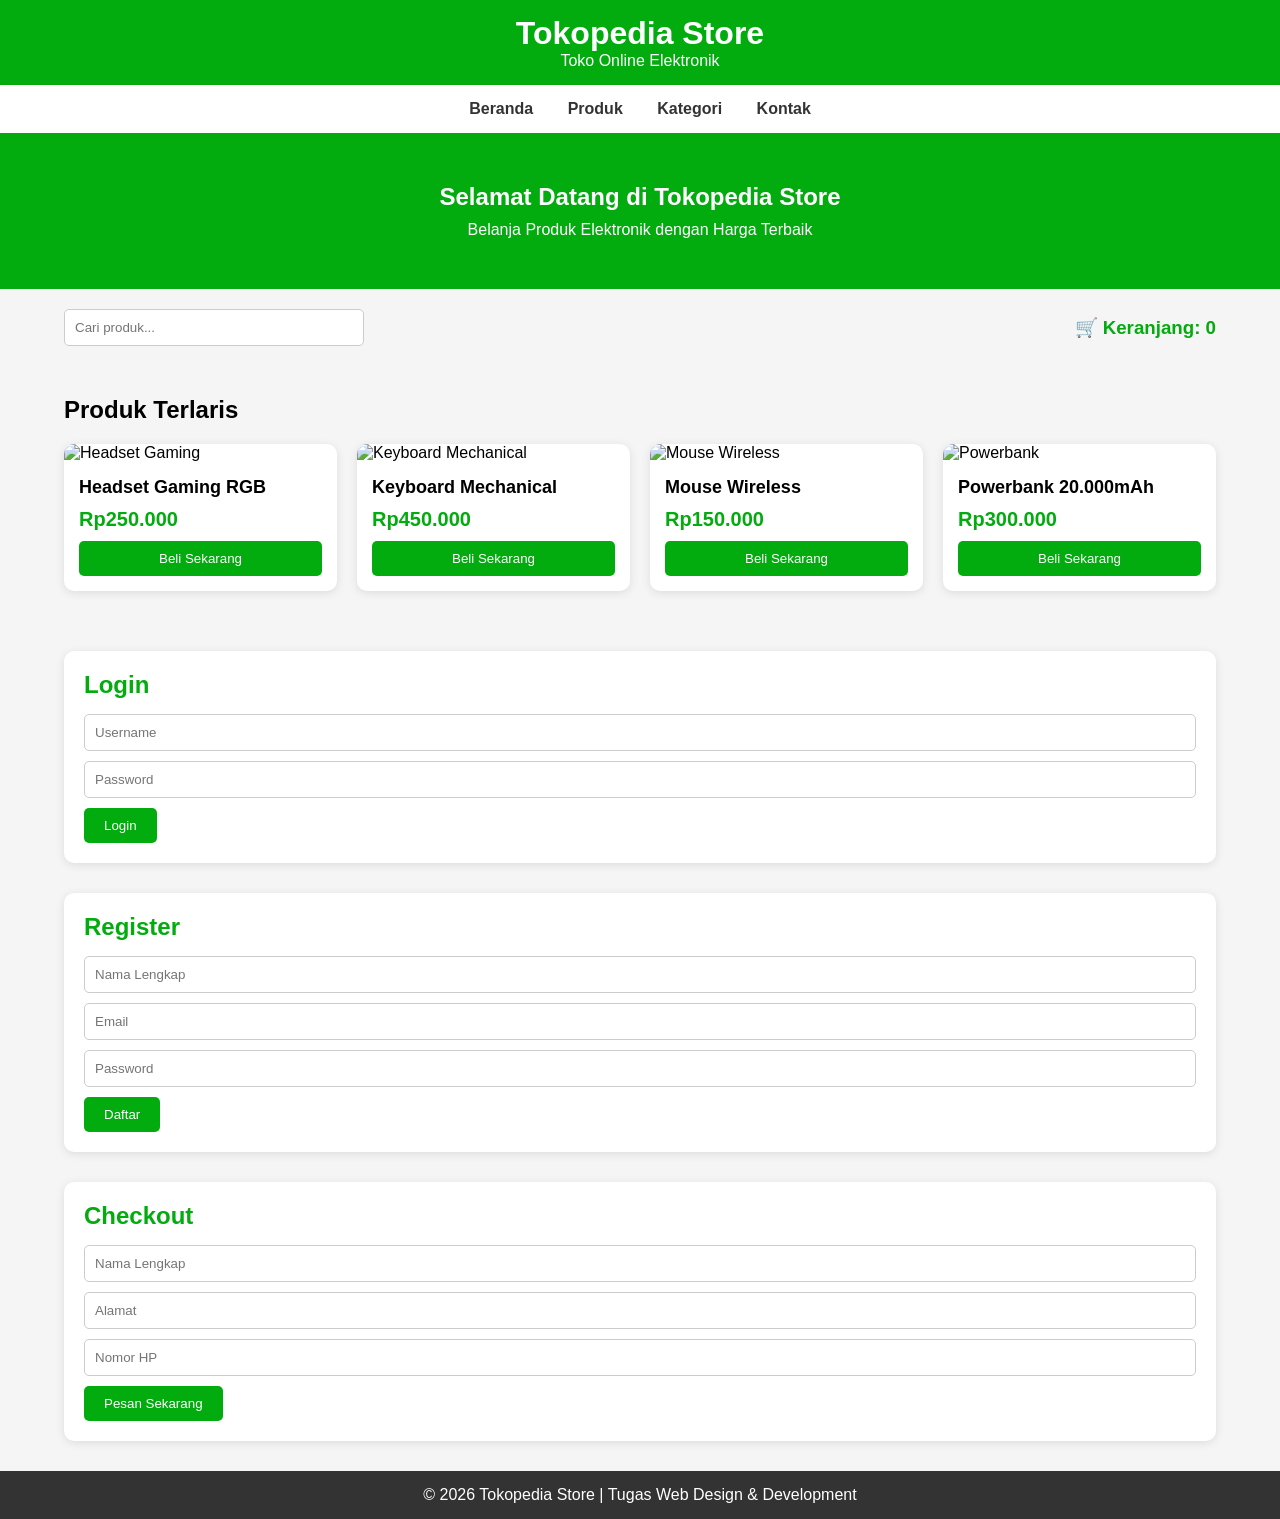
==== index.html @ 7ee98404 "Add files via upload" ====
<!DOCTYPE html>
<html lang="id">
<head>
    <meta charset="UTF-8">
    <meta name="viewport" content="width=device-width, initial-scale=1.0">

    <title>Tokopedia Store</title>

    <link rel="stylesheet" href="style.css">
</head>

<body>

    <header>
        <h1>Tokopedia Store</h1>
        <p>Toko Online Elektronik</p>
    </header>

    <nav>
        <a href="#">Beranda</a>
        <a href="#">Produk</a>
        <a href="#">Kategori</a>
        <a href="#">Kontak</a>
    </nav>

    <section class="banner">
        <h2>Selamat Datang di Tokopedia Store</h2>
        <p>Belanja Produk Elektronik dengan Harga Terbaik</p>
    </section>

    <!-- Pencarian dan Keranjang -->
    <div class="fitur">

        <input
            type="text"
            id="search"
            placeholder="Cari produk..."
            onkeyup="cariProduk()">

        <h3>
            🛒 Keranjang:
            <span id="cart">0</span>
        </h3>

    </div>

    <div class="container">

        <h2 style="margin-bottom:20px;">Produk Terlaris</h2>

        <div class="produk">

            <!-- Headset -->
            <div class="card">
                <img src="images/headset.JPG" alt="Headset Gaming">
                <div class="card-body">
                    <h3>Headset Gaming RGB</h3>
                    <p class="harga">Rp250.000</p>
                    <button class="btn" onclick="tambahKeranjang()">
                        Beli Sekarang
                    </button>
                </div>
            </div>

            <!-- Keyboard -->
            <div class="card">
                <img src="images/keyboard.JPG" alt="Keyboard Mechanical">
                <div class="card-body">
                    <h3>Keyboard Mechanical</h3>
                    <p class="harga">Rp450.000</p>
                    <button class="btn" onclick="tambahKeranjang()">
                        Beli Sekarang
                    </button>
                </div>
            </div>

            <!-- Mouse -->
            <div class="card">
                <img src="images/mouse.JPG" alt="Mouse Wireless">
                <div class="card-body">
                    <h3>Mouse Wireless</h3>
                    <p class="harga">Rp150.000</p>
                    <button class="btn" onclick="tambahKeranjang()">
                        Beli Sekarang
                    </button>
                </div>
            </div>

            <!-- Powerbank -->
            <div class="card">
                <img src="images/power bank.JPG" alt="Powerbank">
                <div class="card-body">
                    <h3>Powerbank 20.000mAh</h3>
                    <p class="harga">Rp300.000</p>
                    <button class="btn" onclick="tambahKeranjang()">
                        Beli Sekarang
                    </button>
                </div>
            </div>

        </div>

    </div>

    <!-- Login -->
    <section class="form-section" id="login">

        <h2>Login</h2>

        <form>
            <input type="text" placeholder="Username">
            <input type="password" placeholder="Password">

            <button type="submit">
                Login
            </button>
        </form>

    </section>

    <!-- Register -->
    <section class="form-section" id="register">

        <h2>Register</h2>

        <form>
            <input type="text" placeholder="Nama Lengkap">
            <input type="email" placeholder="Email">
            <input type="password" placeholder="Password">

            <button type="submit">
                Daftar
            </button>
        </form>

    </section>

    <!-- Checkout -->
    <section class="form-section" id="checkout">

        <h2>Checkout</h2>

        <form>
            <input type="text" placeholder="Nama Lengkap">
            <input type="text" placeholder="Alamat">
            <input type="text" placeholder="Nomor HP">

            <button type="submit">
                Pesan Sekarang
            </button>
        </form>

    </section>

    <footer>
        <p>&copy; 2026 Tokopedia Store | Tugas Web Design & Development</p>
    </footer>

    <script src="script.js"></script>

</body>
</html>
---- style.css ----
/* Pencarian dan Keranjang */
.fitur{
    width:90%;
    margin:20px auto;
    display:flex;
    justify-content:space-between;
    align-items:center;
    flex-wrap:wrap;
}

.fitur input{
    width:300px;
    padding:10px;
    border:1px solid #ccc;
    border-radius:5px;
}

.fitur h3{
    color:#03ac0e;
}

/* Form Login, Register, Checkout */
.form-section{
    width:90%;
    margin:30px auto;
    background:white;
    padding:20px;
    border-radius:10px;
    box-shadow:0 2px 10px rgba(0,0,0,0.1);
}

.form-section h2{
    margin-bottom:15px;
    color:#03ac0e;
}

.form-section input{
    width:100%;
    padding:10px;
    margin-bottom:10px;
    border:1px solid #ccc;
    border-radius:5px;
}

.form-section button{
    background:#03ac0e;
    color:white;
    border:none;
    padding:10px 20px;
    border-radius:5px;
    cursor:pointer;
}

.form-section button:hover{
    background:#028a0b;
}

/* Reset */
*{
    margin:0;
    padding:0;
    box-sizing:border-box;
    font-family:Arial, sans-serif;
}

body{
    background:#f5f5f5;
}

/* Header */
header{
    background:#03ac0e;
    color:white;
    padding:15px;
    text-align:center;
}

nav{
    background:white;
    padding:15px;
    text-align:center;
    box-shadow:0 2px 5px rgba(0,0,0,0.1);
}

nav a{
    text-decoration:none;
    color:#333;
    margin:0 15px;
    font-weight:bold;
}

nav a:hover{
    color:#03ac0e;
}

/* Banner */
.banner{
    background:#03ac0e;
    color:white;
    text-align:center;
    padding:50px 20px;
}

.banner h2{
    margin-bottom:10px;
}

/* Produk */
.container{
    width:90%;
    margin:auto;
    padding:30px 0;
}

.produk{
    display:grid;
    grid-template-columns:repeat(auto-fit,minmax(220px,1fr));
    gap:20px;
}

.card{
    background:white;
    border-radius:10px;
    overflow:hidden;
    box-shadow:0 2px 10px rgba(0,0,0,0.1);
    transition:0.3s;
}

.card:hover{
    transform:translateY(-5px);
}

.card img{
    width:100%;
    height:200px;
    object-fit:cover;
}

.card-body{
    padding:15px;
}

.card-body h3{
    font-size:18px;
    margin-bottom:10px;
}

.harga{
    color:#03ac0e;
    font-size:20px;
    font-weight:bold;
    margin-bottom:10px;
}

.btn{
    display:block;
    width:100%;
    padding:10px;
    background:#03ac0e;
    color:white;
    border:none;
    border-radius:5px;
    cursor:pointer;
    transition:0.3s;
}

.btn:hover{
    background:#028a0b;
}

/* Footer */
footer{
    background:#333;
    color:white;
    text-align:center;
    padding:15px;
    margin-top:30px;
}

/* Responsive */
@media(max-width:768px){

    .fitur{
        flex-direction:column;
        gap:15px;
    }

    .fitur input{
        width:100%;
    }

    nav a{
        display:block;
        margin:10px 0;
    }
}
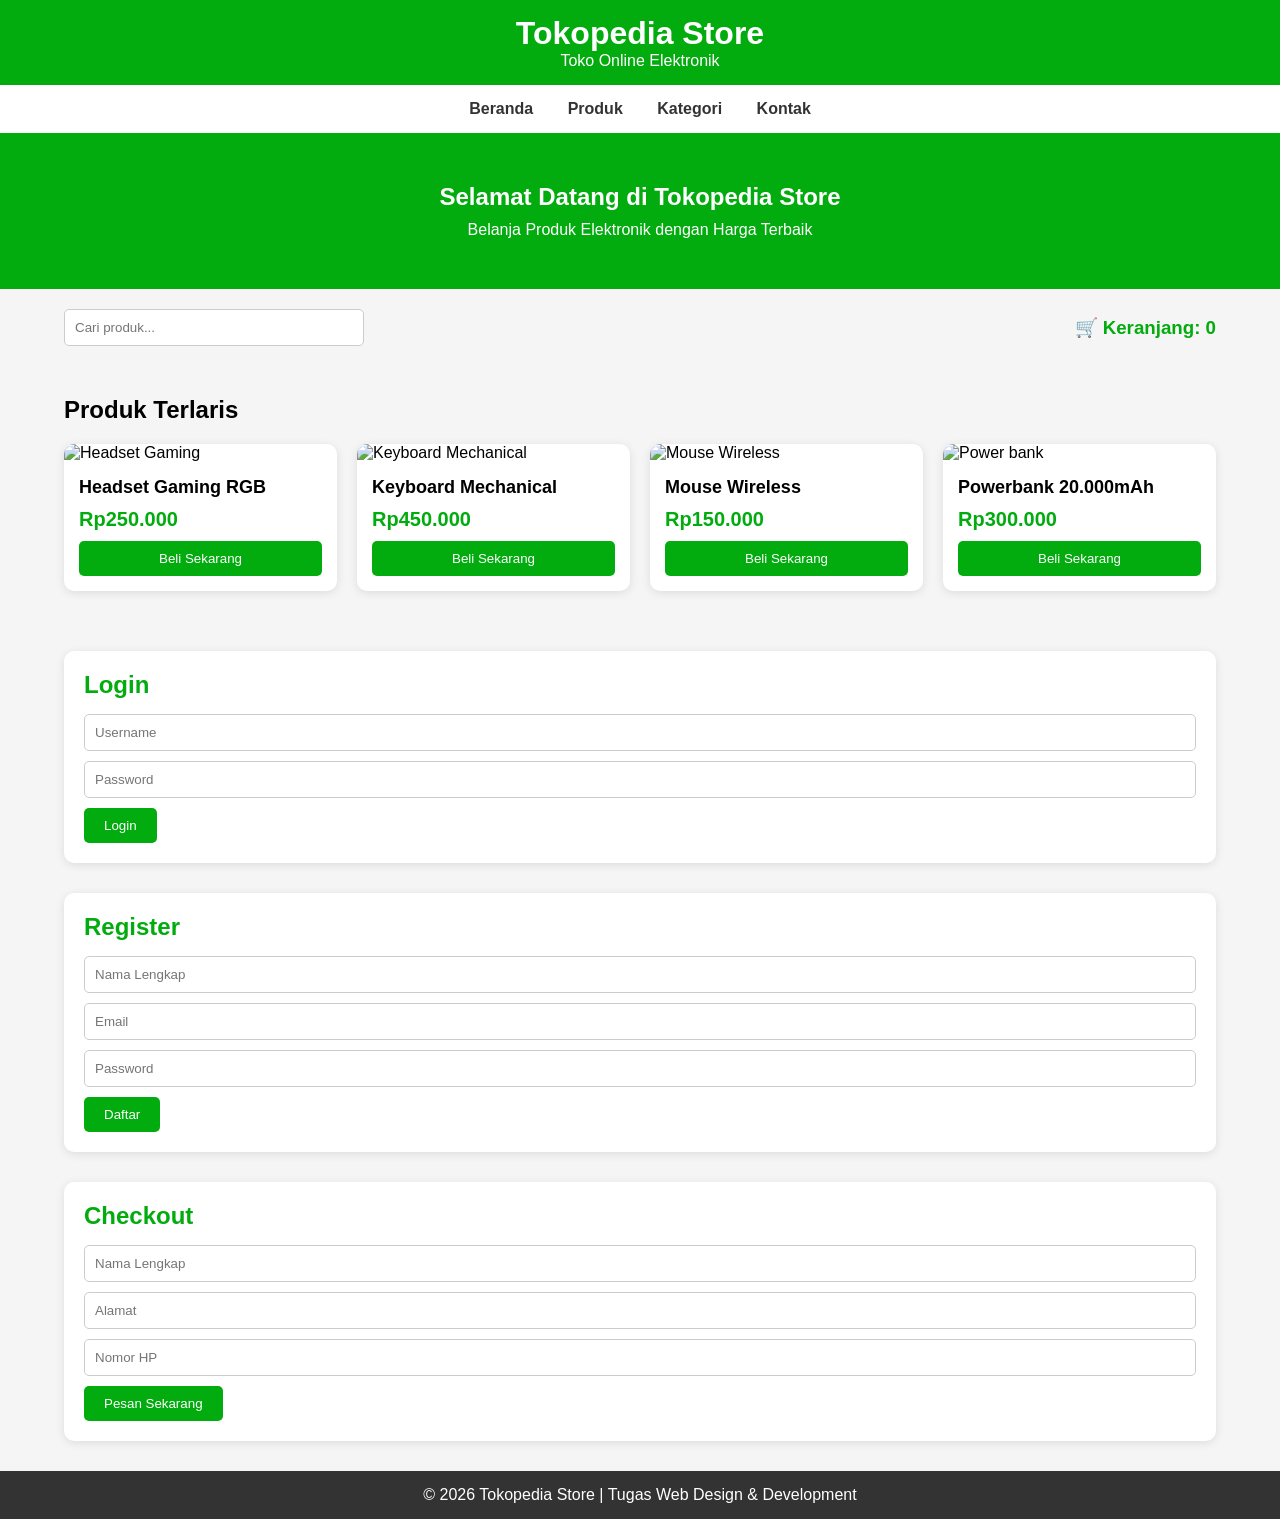
==== commit cdc27a25: "Add files via upload" ====
--- a/index.html
+++ b/index.html
@@ -88,7 +88,7 @@
 
             <!-- Powerbank -->
             <div class="card">
-                <img src="images/power bank.JPG" alt="Powerbank">
+                <img src="images/power bank.JPG" alt="Power bank">
                 <div class="card-body">
                     <h3>Powerbank 20.000mAh</h3>
                     <p class="harga">Rp300.000</p>
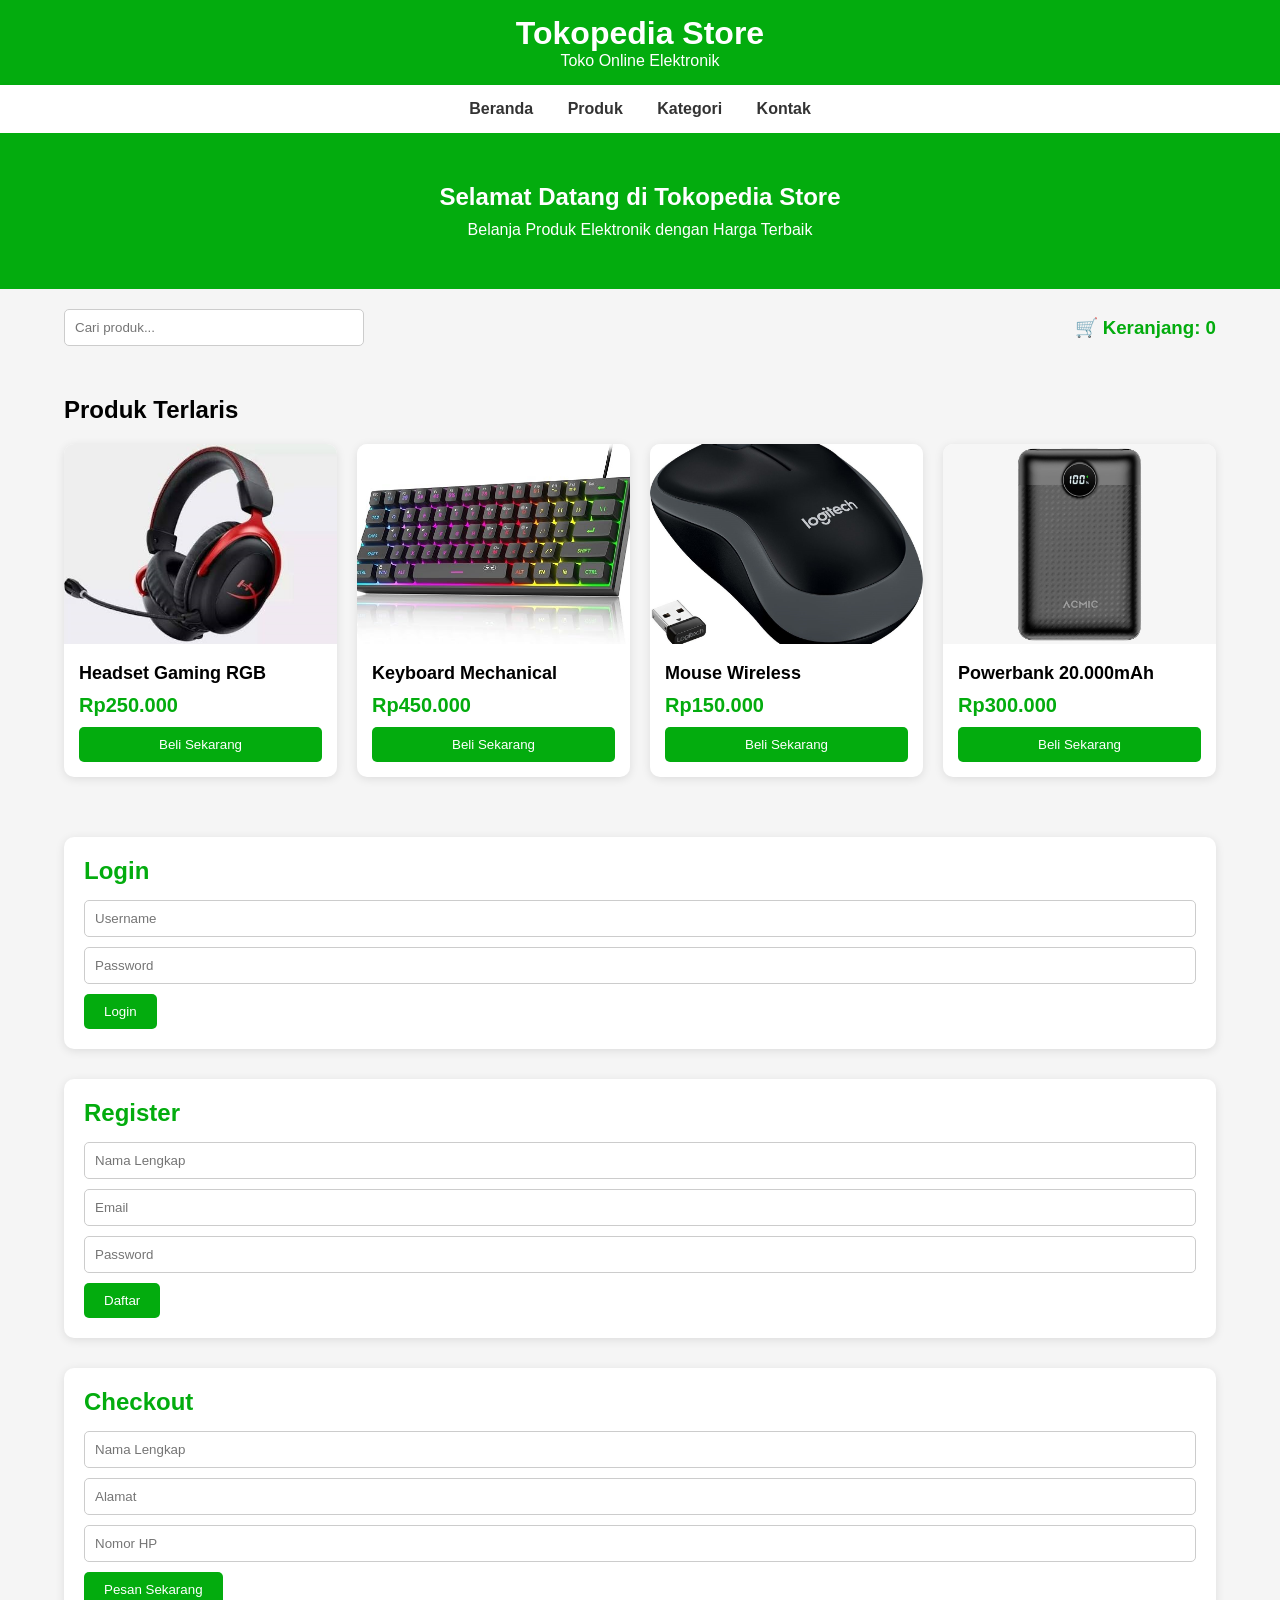
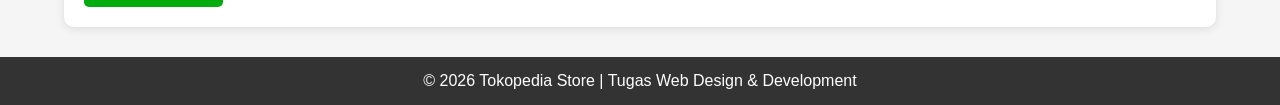
==== commit 961561c0: "Add files via upload" ====
--- a/index.html
+++ b/index.html
@@ -52,7 +52,7 @@
 
             <!-- Headset -->
             <div class="card">
-                <img src="images/headset.JPG" alt="Headset Gaming">
+                <img src="headset.jpg" alt="Headset Gaming">
                 <div class="card-body">
                     <h3>Headset Gaming RGB</h3>
                     <p class="harga">Rp250.000</p>
@@ -64,7 +64,7 @@
 
             <!-- Keyboard -->
             <div class="card">
-                <img src="images/keyboard.JPG" alt="Keyboard Mechanical">
+                <img src="keyboard.jpg" alt="Keyboard Mechanical">
                 <div class="card-body">
                     <h3>Keyboard Mechanical</h3>
                     <p class="harga">Rp450.000</p>
@@ -76,7 +76,7 @@
 
             <!-- Mouse -->
             <div class="card">
-                <img src="images/mouse.JPG" alt="Mouse Wireless">
+                <img src="mouse.jpg" alt="Mouse Wireless">
                 <div class="card-body">
                     <h3>Mouse Wireless</h3>
                     <p class="harga">Rp150.000</p>
@@ -88,7 +88,7 @@
 
             <!-- Powerbank -->
             <div class="card">
-                <img src="images/power bank.JPG" alt="Power bank">
+                <img src="power bank.jpg" alt="Power bank">
                 <div class="card-body">
                     <h3>Powerbank 20.000mAh</h3>
                     <p class="harga">Rp300.000</p>
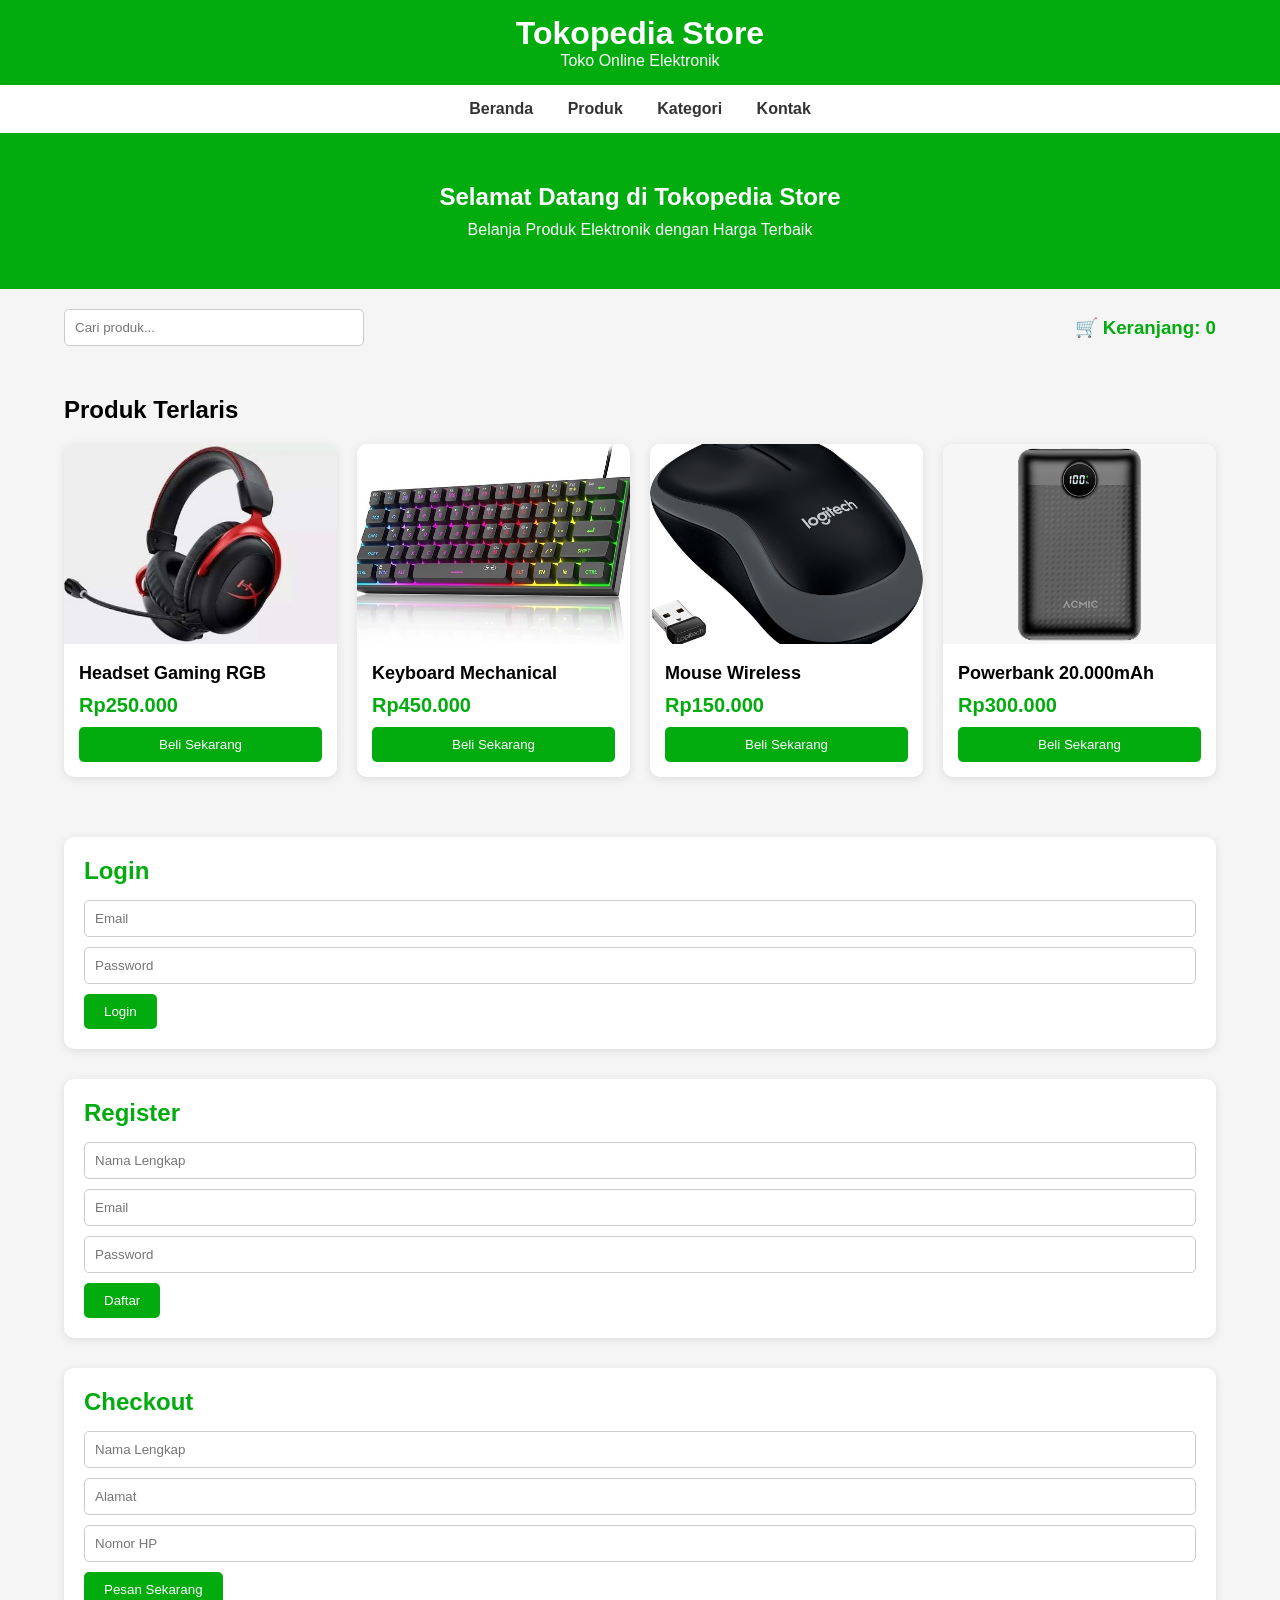
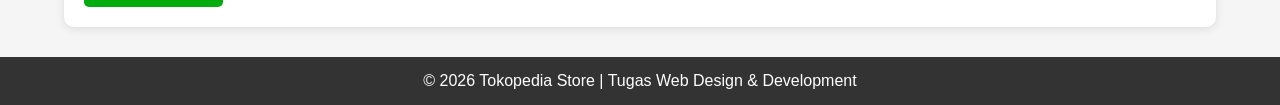
==== commit 6195c26a: "Update index.html" ====
--- a/index.html
+++ b/index.html
@@ -56,7 +56,8 @@
                 <div class="card-body">
                     <h3>Headset Gaming RGB</h3>
                     <p class="harga">Rp250.000</p>
-                    <button class="btn" onclick="tambahKeranjang()">
+                    <button class="btn"
+                        onclick="tambahKeranjang('Headset Gaming RGB',250000)">
                         Beli Sekarang
                     </button>
                 </div>
@@ -68,7 +69,8 @@
                 <div class="card-body">
                     <h3>Keyboard Mechanical</h3>
                     <p class="harga">Rp450.000</p>
-                    <button class="btn" onclick="tambahKeranjang()">
+                    <button class="btn"
+                        onclick="tambahKeranjang('Keyboard Mechanical',450000)">
                         Beli Sekarang
                     </button>
                 </div>
@@ -80,7 +82,8 @@
                 <div class="card-body">
                     <h3>Mouse Wireless</h3>
                     <p class="harga">Rp150.000</p>
-                    <button class="btn" onclick="tambahKeranjang()">
+                    <button class="btn"
+                        onclick="tambahKeranjang('Mouse Wireless',150000)">
                         Beli Sekarang
                     </button>
                 </div>
@@ -92,7 +95,8 @@
                 <div class="card-body">
                     <h3>Powerbank 20.000mAh</h3>
                     <p class="harga">Rp300.000</p>
-                    <button class="btn" onclick="tambahKeranjang()">
+                    <button class="btn"
+                        onclick="tambahKeranjang('Powerbank 20.000mAh',300000)">
                         Beli Sekarang
                     </button>
                 </div>
@@ -103,54 +107,97 @@
     </div>
 
     <!-- Login -->
-    <section class="form-section" id="login">
-
-        <h2>Login</h2>
-
-        <form>
-            <input type="text" placeholder="Username">
-            <input type="password" placeholder="Password">
-
-            <button type="submit">
-                Login
-            </button>
-        </form>
-
-    </section>
+<section class="form-section" id="login">
+
+    <h2>Login</h2>
+
+    <form onsubmit="loginUser(event)">
+
+        <input
+            id="loginEmail"
+            type="email"
+            placeholder="Email"
+            required>
+
+        <input
+            id="loginPassword"
+            type="password"
+            placeholder="Password"
+            required>
+
+        <button type="submit">
+            Login
+        </button>
+
+    </form>
+
+</section>
 
     <!-- Register -->
-    <section class="form-section" id="register">
-
-        <h2>Register</h2>
-
-        <form>
-            <input type="text" placeholder="Nama Lengkap">
-            <input type="email" placeholder="Email">
-            <input type="password" placeholder="Password">
-
-            <button type="submit">
-                Daftar
-            </button>
-        </form>
-
-    </section>
+<section class="form-section" id="register">
+
+    <h2>Register</h2>
+
+    <form onsubmit="registerUser(event)">
+
+        <input
+            id="regNama"
+            type="text"
+            placeholder="Nama Lengkap"
+            required>
+
+        <input
+            id="regEmail"
+            type="email"
+            placeholder="Email"
+            required>
+
+        <input
+            id="regPassword"
+            type="password"
+            placeholder="Password"
+            required>
+
+        <button type="submit">
+            Daftar
+        </button>
+
+    </form>
+
+</section>
 
     <!-- Checkout -->
-    <section class="form-section" id="checkout">
-
-        <h2>Checkout</h2>
-
-        <form>
-            <input type="text" placeholder="Nama Lengkap">
-            <input type="text" placeholder="Alamat">
-            <input type="text" placeholder="Nomor HP">
-
-            <button type="submit">
-                Pesan Sekarang
-            </button>
-        </form>
-
-    </section>
+<section class="form-section" id="checkout">
+
+    <h2>Checkout</h2>
+
+    <form onsubmit="checkoutWA(event)">
+
+        <input
+            id="nama"
+            type="text"
+            placeholder="Nama Lengkap"
+            required>
+
+        <input
+            id="alamat"
+            type="text"
+            placeholder="Alamat"
+            required>
+
+        <input
+            id="hp"
+            type="text"
+            placeholder="Nomor HP"
+            required>
+
+        <button type="submit">
+            Pesan Sekarang
+        </button>
+
+    </form>
+
+</section>
 
     <footer>
         <p>&copy; 2026 Tokopedia Store | Tugas Web Design & Development</p>
@@ -159,4 +206,4 @@
     <script src="script.js"></script>
 
 </body>
-</html>+</html>
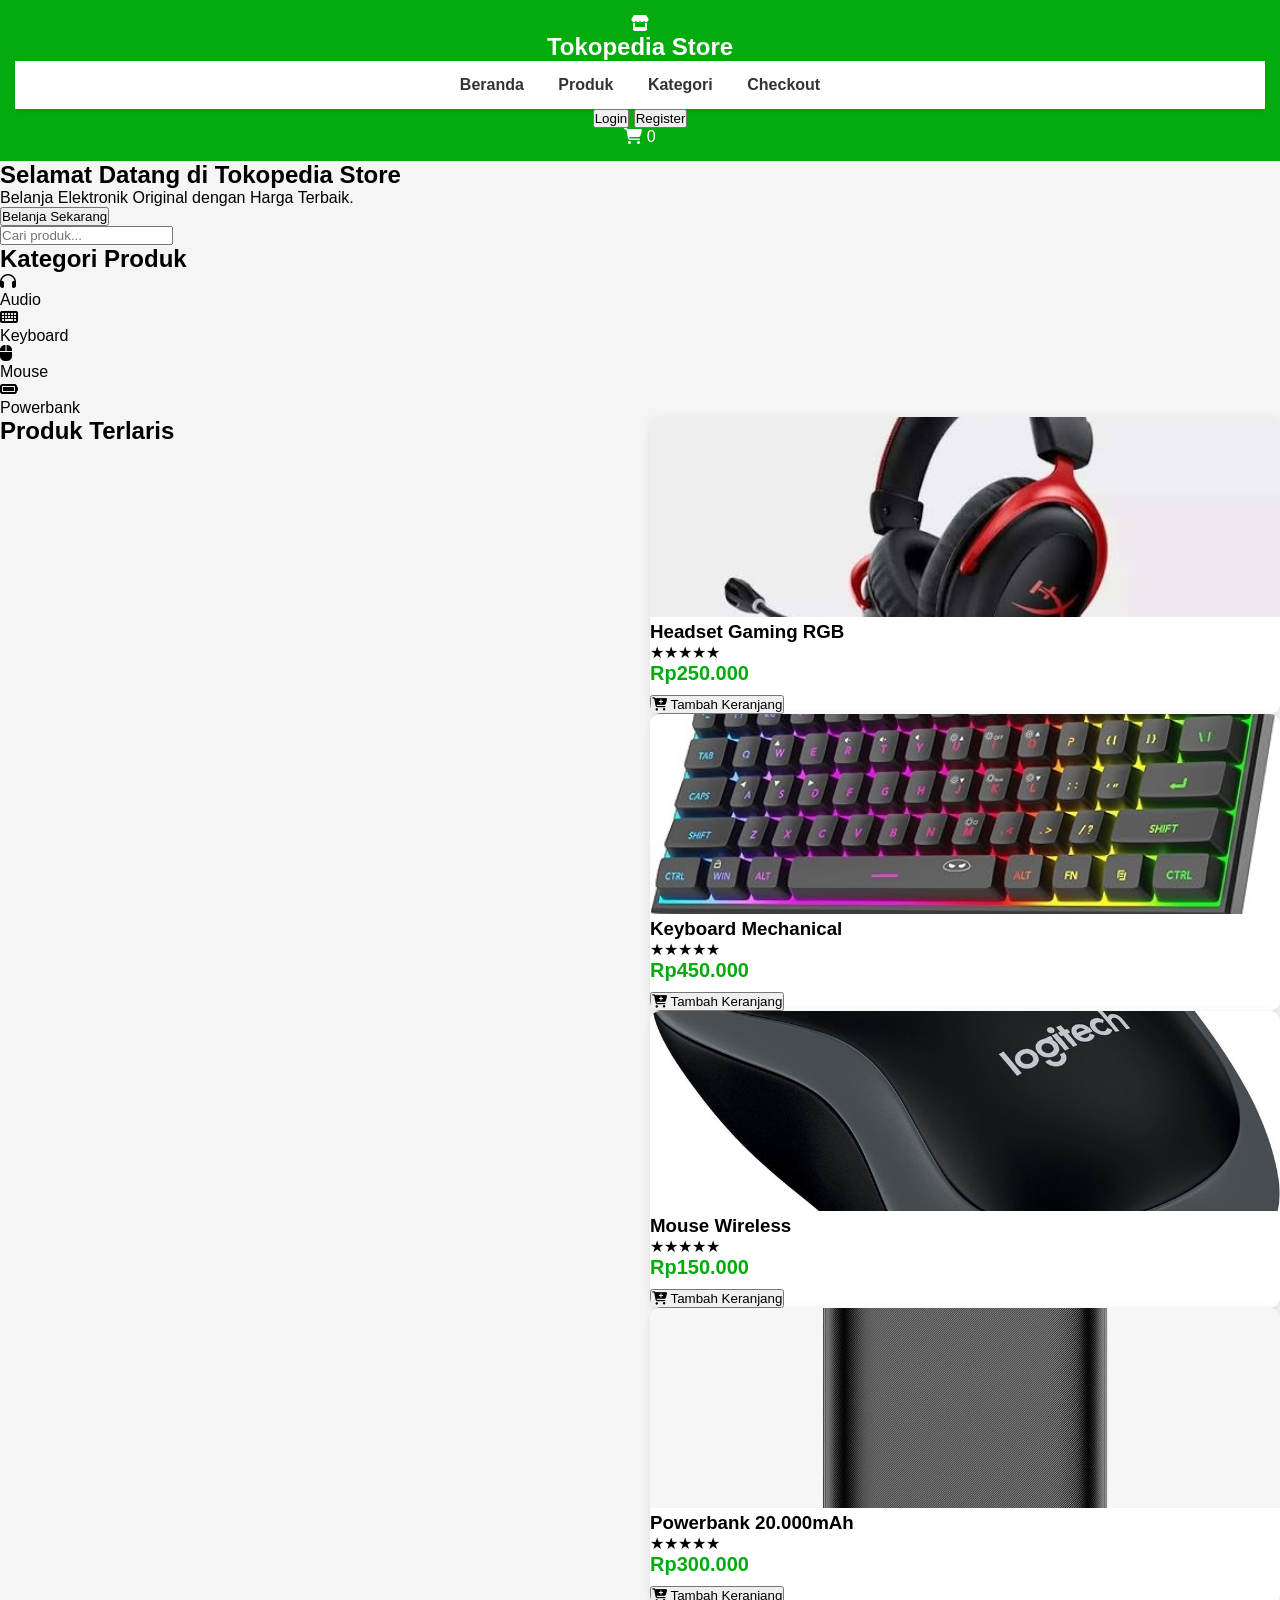
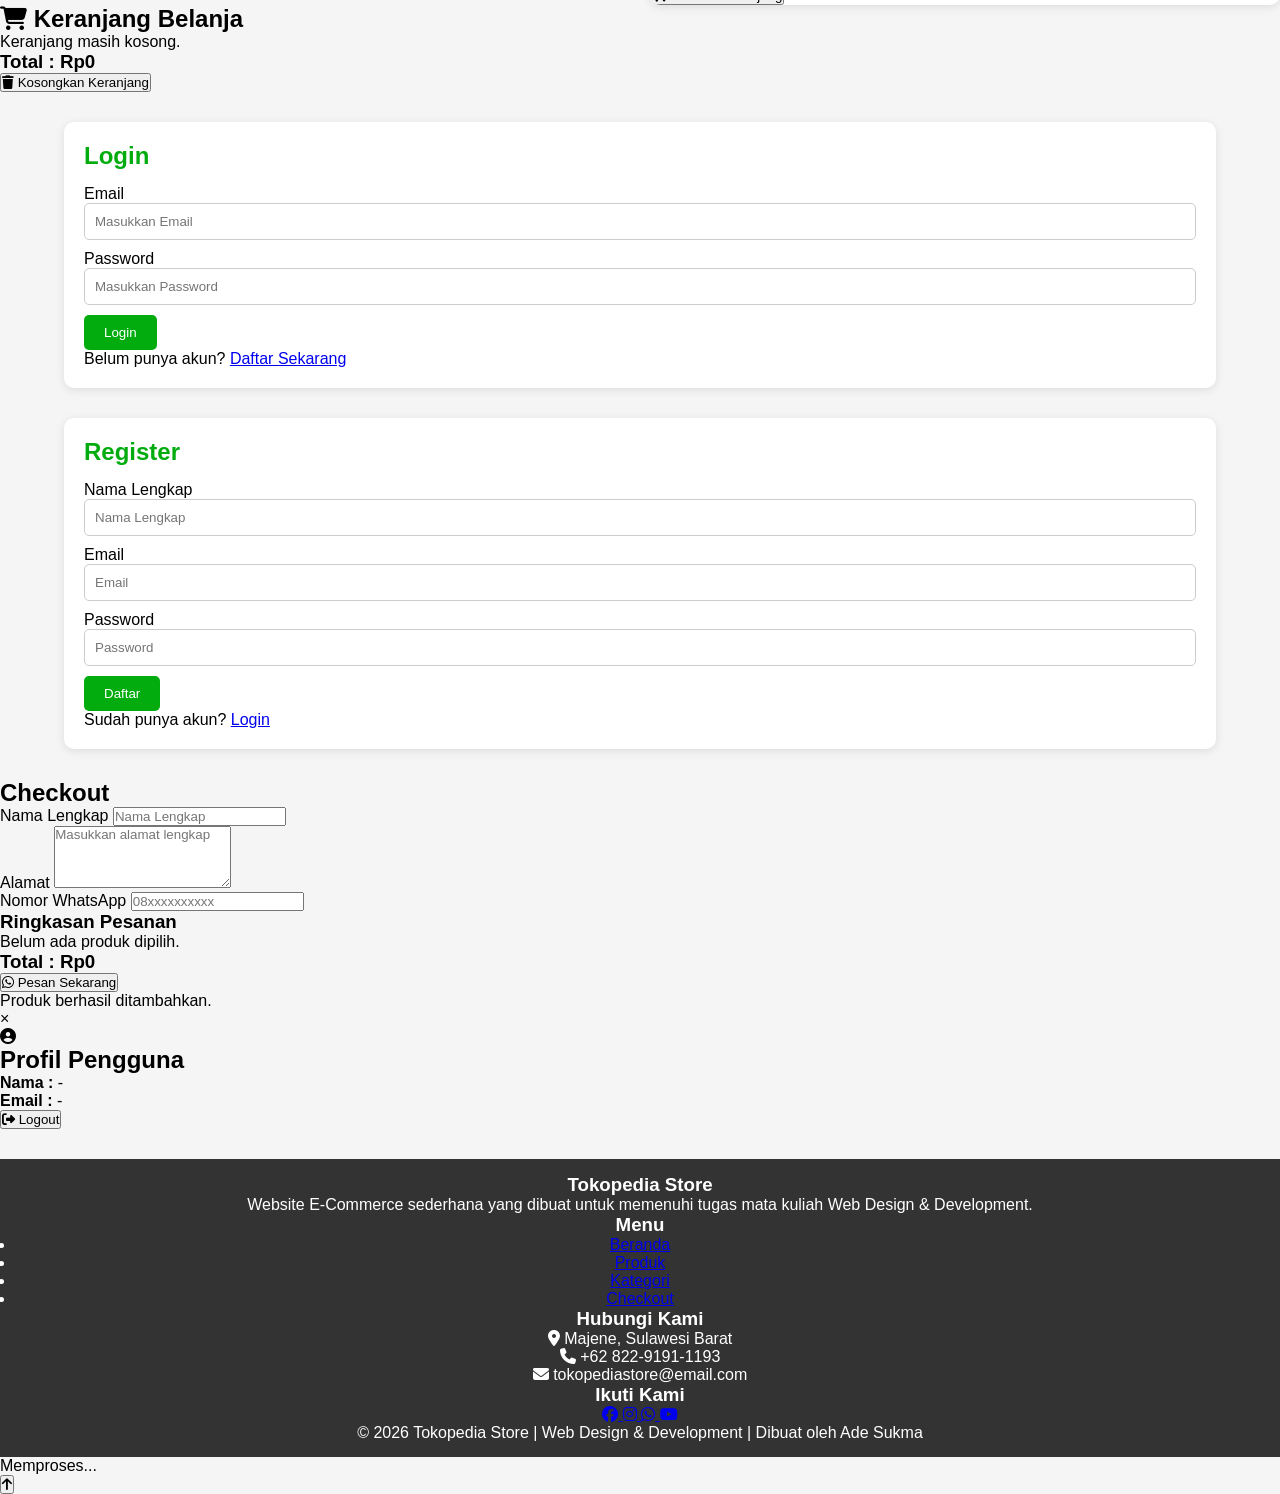
==== commit 34c5c7c2: "Update index.html" ====
--- a/index.html
+++ b/index.html
@@ -1,209 +1,853 @@
 <!DOCTYPE html>
 <html lang="id">
+
 <head>
     <meta charset="UTF-8">
     <meta name="viewport" content="width=device-width, initial-scale=1.0">
 
-    <title>Tokopedia Store</title>
+    <title>Tokopedia Store v2.0</title>
 
     <link rel="stylesheet" href="style.css">
+
+    <!-- Font Awesome -->
+    <link rel="stylesheet"
+        href="https://cdnjs.cloudflare.com/ajax/libs/font-awesome/6.5.2/css/all.min.css">
 </head>
 
 <body>
 
-    <header>
-        <h1>Tokopedia Store</h1>
-        <p>Toko Online Elektronik</p>
-    </header>
+<!-- ================= NAVBAR ================= -->
+
+<header>
+
+    <div class="logo">
+        <i class="fa-solid fa-store"></i>
+        <h2>Tokopedia Store</h2>
+    </div>
 
     <nav>
+
         <a href="#">Beranda</a>
-        <a href="#">Produk</a>
-        <a href="#">Kategori</a>
-        <a href="#">Kontak</a>
+
+        <a href="#produk">Produk</a>
+
+        <a href="#kategori">Kategori</a>
+
+        <a href="#checkout">Checkout</a>
+
     </nav>
 
-    <section class="banner">
-        <h2>Selamat Datang di Tokopedia Store</h2>
-        <p>Belanja Produk Elektronik dengan Harga Terbaik</p>
-    </section>
-
-    <!-- Pencarian dan Keranjang -->
-    <div class="fitur">
-
-        <input
-            type="text"
-            id="search"
-            placeholder="Cari produk..."
-            onkeyup="cariProduk()">
-
-        <h3>
-            🛒 Keranjang:
-            <span id="cart">0</span>
-        </h3>
-
-    </div>
-
-    <div class="container">
-
-        <h2 style="margin-bottom:20px;">Produk Terlaris</h2>
-
-        <div class="produk">
-
-            <!-- Headset -->
-            <div class="card">
-                <img src="headset.jpg" alt="Headset Gaming">
-                <div class="card-body">
-                    <h3>Headset Gaming RGB</h3>
-                    <p class="harga">Rp250.000</p>
-                    <button class="btn"
-                        onclick="tambahKeranjang('Headset Gaming RGB',250000)">
-                        Beli Sekarang
-                    </button>
-                </div>
-            </div>
-
-            <!-- Keyboard -->
-            <div class="card">
-                <img src="keyboard.jpg" alt="Keyboard Mechanical">
-                <div class="card-body">
-                    <h3>Keyboard Mechanical</h3>
-                    <p class="harga">Rp450.000</p>
-                    <button class="btn"
-                        onclick="tambahKeranjang('Keyboard Mechanical',450000)">
-                        Beli Sekarang
-                    </button>
-                </div>
-            </div>
-
-            <!-- Mouse -->
-            <div class="card">
-                <img src="mouse.jpg" alt="Mouse Wireless">
-                <div class="card-body">
-                    <h3>Mouse Wireless</h3>
-                    <p class="harga">Rp150.000</p>
-                    <button class="btn"
-                        onclick="tambahKeranjang('Mouse Wireless',150000)">
-                        Beli Sekarang
-                    </button>
-                </div>
-            </div>
-
-            <!-- Powerbank -->
-            <div class="card">
-                <img src="power bank.jpg" alt="Power bank">
-                <div class="card-body">
-                    <h3>Powerbank 20.000mAh</h3>
-                    <p class="harga">Rp300.000</p>
-                    <button class="btn"
-                        onclick="tambahKeranjang('Powerbank 20.000mAh',300000)">
-                        Beli Sekarang
-                    </button>
-                </div>
-            </div>
-
-        </div>
-
-    </div>
-
-    <!-- Login -->
-<section class="form-section" id="login">
-
-    <h2>Login</h2>
-
-    <form onsubmit="loginUser(event)">
-
-        <input
-            id="loginEmail"
-            type="email"
-            placeholder="Email"
-            required>
-
-        <input
-            id="loginPassword"
-            type="password"
-            placeholder="Password"
-            required>
-
-        <button type="submit">
+    <div class="menu-kanan">
+
+        <button onclick="showLogin()">
             Login
         </button>
 
-    </form>
+        <button onclick="showRegister()">
+            Register
+        </button>
+
+        <div class="cart-icon">
+
+            <i class="fa-solid fa-cart-shopping"></i>
+
+            <span id="cart">0</span>
+
+        </div>
+
+    </div>
+
+</header>
+
+<!-- ================= HERO ================= -->
+
+<section class="hero">
+
+    <div class="hero-text">
+
+        <h1>
+            Selamat Datang di Tokopedia Store
+        </h1>
+
+        <p>
+
+            Belanja Elektronik Original
+            dengan Harga Terbaik.
+
+        </p>
+
+        <button onclick="document.getElementById('produk').scrollIntoView({behavior:'smooth'})">
+
+            Belanja Sekarang
+
+        </button>
+
+    </div>
 
 </section>
 
-    <!-- Register -->
-<section class="form-section" id="register">
-
-    <h2>Register</h2>
-
-    <form onsubmit="registerUser(event)">
-
-        <input
-            id="regNama"
-            type="text"
-            placeholder="Nama Lengkap"
-            required>
-
-        <input
-            id="regEmail"
-            type="email"
-            placeholder="Email"
-            required>
-
-        <input
-            id="regPassword"
-            type="password"
-            placeholder="Password"
-            required>
-
-        <button type="submit">
-            Daftar
+<!-- ================= SEARCH ================= -->
+
+<section class="search-box">
+
+    <input
+        type="text"
+        id="search"
+        placeholder="Cari produk..."
+        onkeyup="cariProduk()">
+
+</section>
+
+<!-- ================= KATEGORI ================= -->
+
+<section
+id="kategori"
+class="kategori">
+
+<h2>Kategori Produk</h2>
+
+<div class="kategori-list">
+
+<div class="kategori-item">
+
+<i class="fa-solid fa-headphones"></i>
+
+<p>Audio</p>
+
+</div>
+
+<div class="kategori-item">
+
+<i class="fa-solid fa-keyboard"></i>
+
+<p>Keyboard</p>
+
+</div>
+
+<div class="kategori-item">
+
+<i class="fa-solid fa-computer-mouse"></i>
+
+<p>Mouse</p>
+
+</div>
+
+<div class="kategori-item">
+
+<i class="fa-solid fa-battery-full"></i>
+
+<p>Powerbank</p>
+
+</div>
+
+</div>
+
+</section>
+
+<!-- ================= PRODUK ================= -->
+
+<section
+id="produk"
+class="produk">
+
+<h2>
+
+Produk Terlaris
+
+</h2>
+
+<div class="produk-grid">
+
+<!-- Headset -->
+
+<div class="card">
+
+<img
+src="headset.jpg"
+alt="Headset">
+
+<h3>
+
+Headset Gaming RGB
+
+</h3>
+
+<div class="rating">
+
+★★★★★
+
+</div>
+
+<p class="harga">
+
+Rp250.000
+
+</p>
+
+<button
+onclick="tambahKeranjang('Headset Gaming RGB',250000)">
+
+<i class="fa-solid fa-cart-plus"></i>
+
+Tambah Keranjang
+
+</button>
+
+</div>
+
+<!-- Keyboard -->
+
+<div class="card">
+
+<img
+src="keyboard.jpg"
+alt="Keyboard">
+
+<h3>
+
+Keyboard Mechanical
+
+</h3>
+
+<div class="rating">
+
+★★★★★
+
+</div>
+
+<p class="harga">
+
+Rp450.000
+
+</p>
+
+<button
+onclick="tambahKeranjang('Keyboard Mechanical',450000)">
+
+<i class="fa-solid fa-cart-plus"></i>
+
+Tambah Keranjang
+
+</button>
+
+</div>
+
+<!-- Mouse -->
+
+<div class="card">
+
+<img
+src="mouse.jpg"
+alt="Mouse">
+
+<h3>
+
+Mouse Wireless
+
+</h3>
+
+<div class="rating">
+
+★★★★★
+
+</div>
+
+<p class="harga">
+
+Rp150.000
+
+</p>
+
+<button
+onclick="tambahKeranjang('Mouse Wireless',150000)">
+
+<i class="fa-solid fa-cart-plus"></i>
+
+Tambah Keranjang
+
+</button>
+
+</div>
+
+<!-- Powerbank -->
+
+<div class="card">
+
+<img
+src="power bank.jpg"
+alt="Powerbank">
+
+<h3>
+
+Powerbank 20.000mAh
+
+</h3>
+
+<div class="rating">
+
+★★★★★
+
+</div>
+
+<p class="harga">
+
+Rp300.000
+
+</p>
+
+<button
+onclick="tambahKeranjang('Powerbank 20.000mAh',300000)">
+
+<i class="fa-solid fa-cart-plus"></i>
+
+Tambah Keranjang
+
+</button>
+
+</div>
+
+</div>
+
+</section>
+
+<!-- ================= KERANJANG BELANJA ================= -->
+
+<section id="keranjang" class="cart-section">
+
+    <div class="cart-header">
+
+        <h2>
+            <i class="fa-solid fa-cart-shopping"></i>
+            Keranjang Belanja
+        </h2>
+
+    </div>
+
+    <div id="cart-list" class="cart-list">
+
+        <p class="empty-cart">
+            Keranjang masih kosong.
+        </p>
+
+    </div>
+
+    <div class="cart-total">
+
+        <h3>
+            Total :
+            <span id="totalHarga">
+                Rp0
+            </span>
+        </h3>
+
+    </div>
+
+    <div class="cart-button">
+
+        <button onclick="kosongkanKeranjang()">
+
+            <i class="fa-solid fa-trash"></i>
+
+            Kosongkan Keranjang
+
         </button>
 
-    </form>
+    </div>
 
 </section>
 
-    <!-- Checkout -->
-<section class="form-section" id="checkout">
-
-    <h2>Checkout</h2>
-
-    <form onsubmit="checkoutWA(event)">
-
-        <input
-            id="nama"
-            type="text"
-            placeholder="Nama Lengkap"
-            required>
-
-        <input
-            id="alamat"
-            type="text"
-            placeholder="Alamat"
-            required>
-
-        <input
-            id="hp"
-            type="text"
-            placeholder="Nomor HP"
-            required>
-
-        <button type="submit">
-            Pesan Sekarang
-        </button>
-
-    </form>
+<!-- ================= LOGIN ================= -->
+
+<section
+id="login"
+class="form-section">
+
+<div class="form-card">
+
+<h2>
+
+Login
+
+</h2>
+
+<form onsubmit="loginUser(event)">
+
+<div class="input-group">
+
+<label>Email</label>
+
+<input
+id="loginEmail"
+type="email"
+placeholder="Masukkan Email"
+required>
+
+</div>
+
+<div class="input-group">
+
+<label>Password</label>
+
+<input
+id="loginPassword"
+type="password"
+placeholder="Masukkan Password"
+required>
+
+</div>
+
+<button
+class="btn-login"
+type="submit">
+
+Login
+
+</button>
+
+</form>
+
+<p>
+
+Belum punya akun?
+
+<a href="#register">
+
+Daftar Sekarang
+
+</a>
+
+</p>
+
+</div>
 
 </section>
 
-    <footer>
-        <p>&copy; 2026 Tokopedia Store | Tugas Web Design & Development</p>
-    </footer>
-
-    <script src="script.js"></script>
+<!-- ================= REGISTER ================= -->
+
+<section
+id="register"
+class="form-section">
+
+<div class="form-card">
+
+<h2>
+
+Register
+
+</h2>
+
+<form onsubmit="registerUser(event)">
+
+<div class="input-group">
+
+<label>Nama Lengkap</label>
+
+<input
+id="regNama"
+type="text"
+placeholder="Nama Lengkap"
+required>
+
+</div>
+
+<div class="input-group">
+
+<label>Email</label>
+
+<input
+id="regEmail"
+type="email"
+placeholder="Email"
+required>
+
+</div>
+
+<div class="input-group">
+
+<label>Password</label>
+
+<input
+id="regPassword"
+type="password"
+placeholder="Password"
+required>
+
+</div>
+
+<button
+class="btn-register"
+type="submit">
+
+Daftar
+
+</button>
+
+</form>
+
+<p>
+
+Sudah punya akun?
+
+<a href="#login">
+
+Login
+
+</a>
+
+</p>
+
+</div>
+
+</section>
+
+<!-- ================= CHECKOUT ================= -->
+
+<section
+id="checkout"
+class="checkout-section">
+
+<div class="checkout-card">
+
+<h2>
+
+Checkout
+
+</h2>
+
+<form onsubmit="checkoutWA(event)">
+
+<div class="input-group">
+
+<label>
+
+Nama Lengkap
+
+</label>
+
+<input
+id="nama"
+type="text"
+placeholder="Nama Lengkap"
+required>
+
+</div>
+
+<div class="input-group">
+
+<label>
+
+Alamat
+
+</label>
+
+<textarea
+id="alamat"
+rows="4"
+placeholder="Masukkan alamat lengkap"
+required></textarea>
+
+</div>
+
+<div class="input-group">
+
+<label>
+
+Nomor WhatsApp
+
+</label>
+
+<input
+id="hp"
+type="text"
+placeholder="08xxxxxxxxxx"
+required>
+
+</div>
+
+<div class="checkout-ringkasan">
+
+<h3>
+
+Ringkasan Pesanan
+
+</h3>
+
+<div
+id="checkoutProduk">
+
+Belum ada produk dipilih.
+
+</div>
+
+<h3>
+
+Total :
+
+<span id="checkoutTotal">
+
+Rp0
+
+</span>
+
+</h3>
+
+</div>
+
+<button
+class="btn-checkout"
+type="submit">
+
+<i class="fa-brands fa-whatsapp"></i>
+
+Pesan Sekarang
+
+</button>
+
+</form>
+
+</div>
+
+</section>
+
+<!-- ================= NOTIFIKASI ================= -->
+
+<div
+id="toast"
+class="toast">
+
+Produk berhasil ditambahkan.
+
+</div>
+
+<!-- ================= MODAL PROFIL ================= -->
+
+<div id="profileModal" class="modal">
+
+    <div class="modal-content">
+
+        <span class="close" onclick="tutupModal()">
+            &times;
+        </span>
+
+        <div class="profile-header">
+
+            <i class="fa-solid fa-circle-user"></i>
+
+            <h2>Profil Pengguna</h2>
+
+        </div>
+
+        <div class="profile-body">
+
+            <p>
+                <strong>Nama :</strong>
+                <span id="profileNama">
+                    -
+                </span>
+            </p>
+
+            <p>
+                <strong>Email :</strong>
+                <span id="profileEmail">
+                    -
+                </span>
+            </p>
+
+        </div>
+
+        <div class="profile-footer">
+
+            <button onclick="logoutUser()">
+
+                <i class="fa-solid fa-right-from-bracket"></i>
+
+                Logout
+
+            </button>
+
+        </div>
+
+    </div>
+
+</div>
+
+<!-- ================= FOOTER ================= -->
+
+<footer>
+
+    <div class="footer-container">
+
+        <div class="footer-box">
+
+            <h3>
+
+                Tokopedia Store
+
+            </h3>
+
+            <p>
+
+                Website E-Commerce sederhana yang dibuat
+                untuk memenuhi tugas mata kuliah
+                Web Design & Development.
+
+            </p>
+
+        </div>
+
+        <div class="footer-box">
+
+            <h3>
+
+                Menu
+
+            </h3>
+
+            <ul>
+
+                <li>
+                    <a href="#">
+                        Beranda
+                    </a>
+                </li>
+
+                <li>
+                    <a href="#produk">
+                        Produk
+                    </a>
+                </li>
+
+                <li>
+                    <a href="#kategori">
+                        Kategori
+                    </a>
+                </li>
+
+                <li>
+                    <a href="#checkout">
+                        Checkout
+                    </a>
+                </li>
+
+            </ul>
+
+        </div>
+
+        <div class="footer-box">
+
+            <h3>
+
+                Hubungi Kami
+
+            </h3>
+
+            <p>
+
+                <i class="fa-solid fa-location-dot"></i>
+
+                Majene, Sulawesi Barat
+
+            </p>
+
+            <p>
+
+                <i class="fa-solid fa-phone"></i>
+
+                +62 822-9191-1193
+
+            </p>
+
+            <p>
+
+                <i class="fa-solid fa-envelope"></i>
+
+                tokopediastore@email.com
+
+            </p>
+
+        </div>
+
+        <div class="footer-box">
+
+            <h3>
+
+                Ikuti Kami
+
+            </h3>
+
+            <div class="social">
+
+                <a href="#">
+
+                    <i class="fa-brands fa-facebook"></i>
+
+                </a>
+
+                <a href="#">
+
+                    <i class="fa-brands fa-instagram"></i>
+
+                </a>
+
+                <a href="#">
+
+                    <i class="fa-brands fa-whatsapp"></i>
+
+                </a>
+
+                <a href="#">
+
+                    <i class="fa-brands fa-youtube"></i>
+
+                </a>
+
+            </div>
+
+        </div>
+
+    </div>
+
+    <div class="copyright">
+
+        © 2026 Tokopedia Store
+
+        | Web Design & Development
+
+        | Dibuat oleh Ade Sukma
+
+    </div>
+
+</footer>
+
+<!-- ================= LOADING ================= -->
+
+<div
+id="loading"
+class="loading">
+
+<div class="loader"></div>
+
+<p>
+
+Memproses...
+
+</p>
+
+</div>
+
+<!-- ================= BACK TO TOP ================= -->
+
+<button
+id="btnTop"
+onclick="scrollKeAtas()">
+
+<i class="fa-solid fa-arrow-up"></i>
+
+</button>
+
+<!-- ================= SCRIPT ================= -->
+
+<script src="script.js"></script>
 
 </body>
 </html>
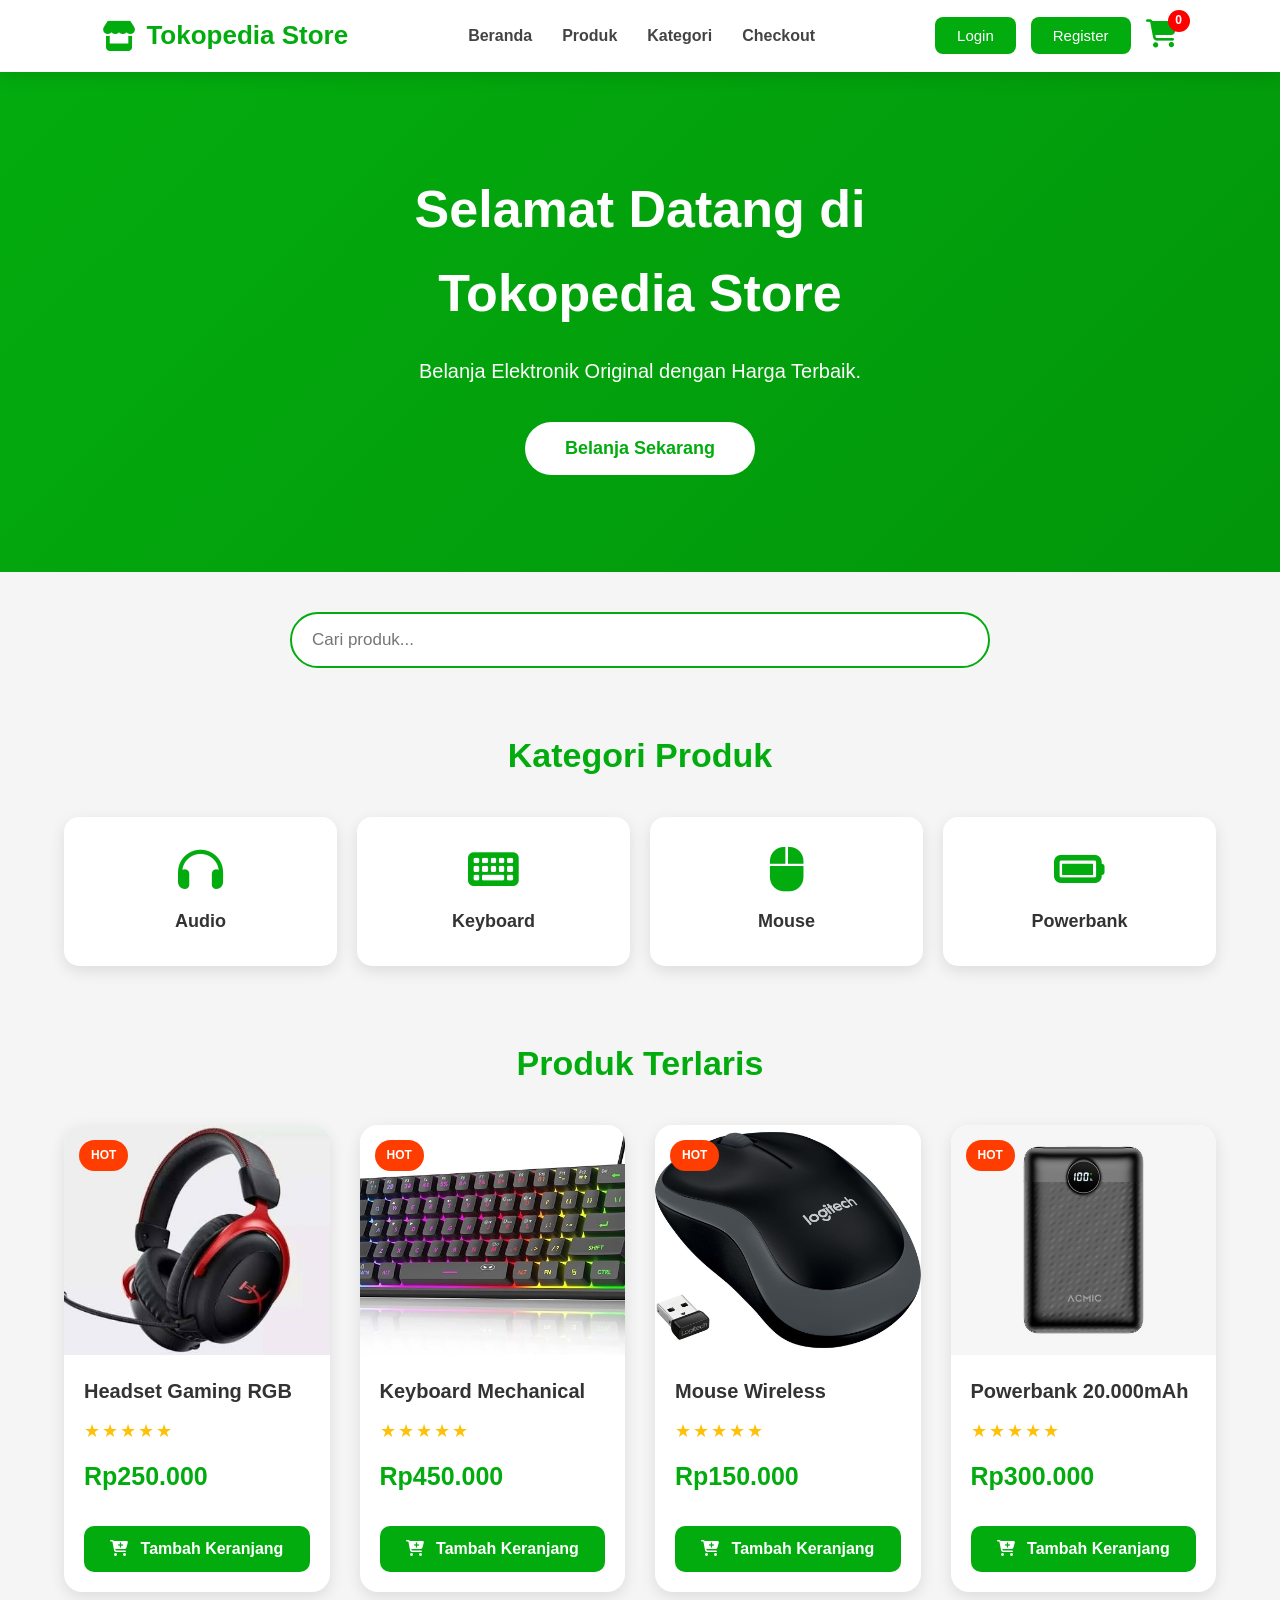
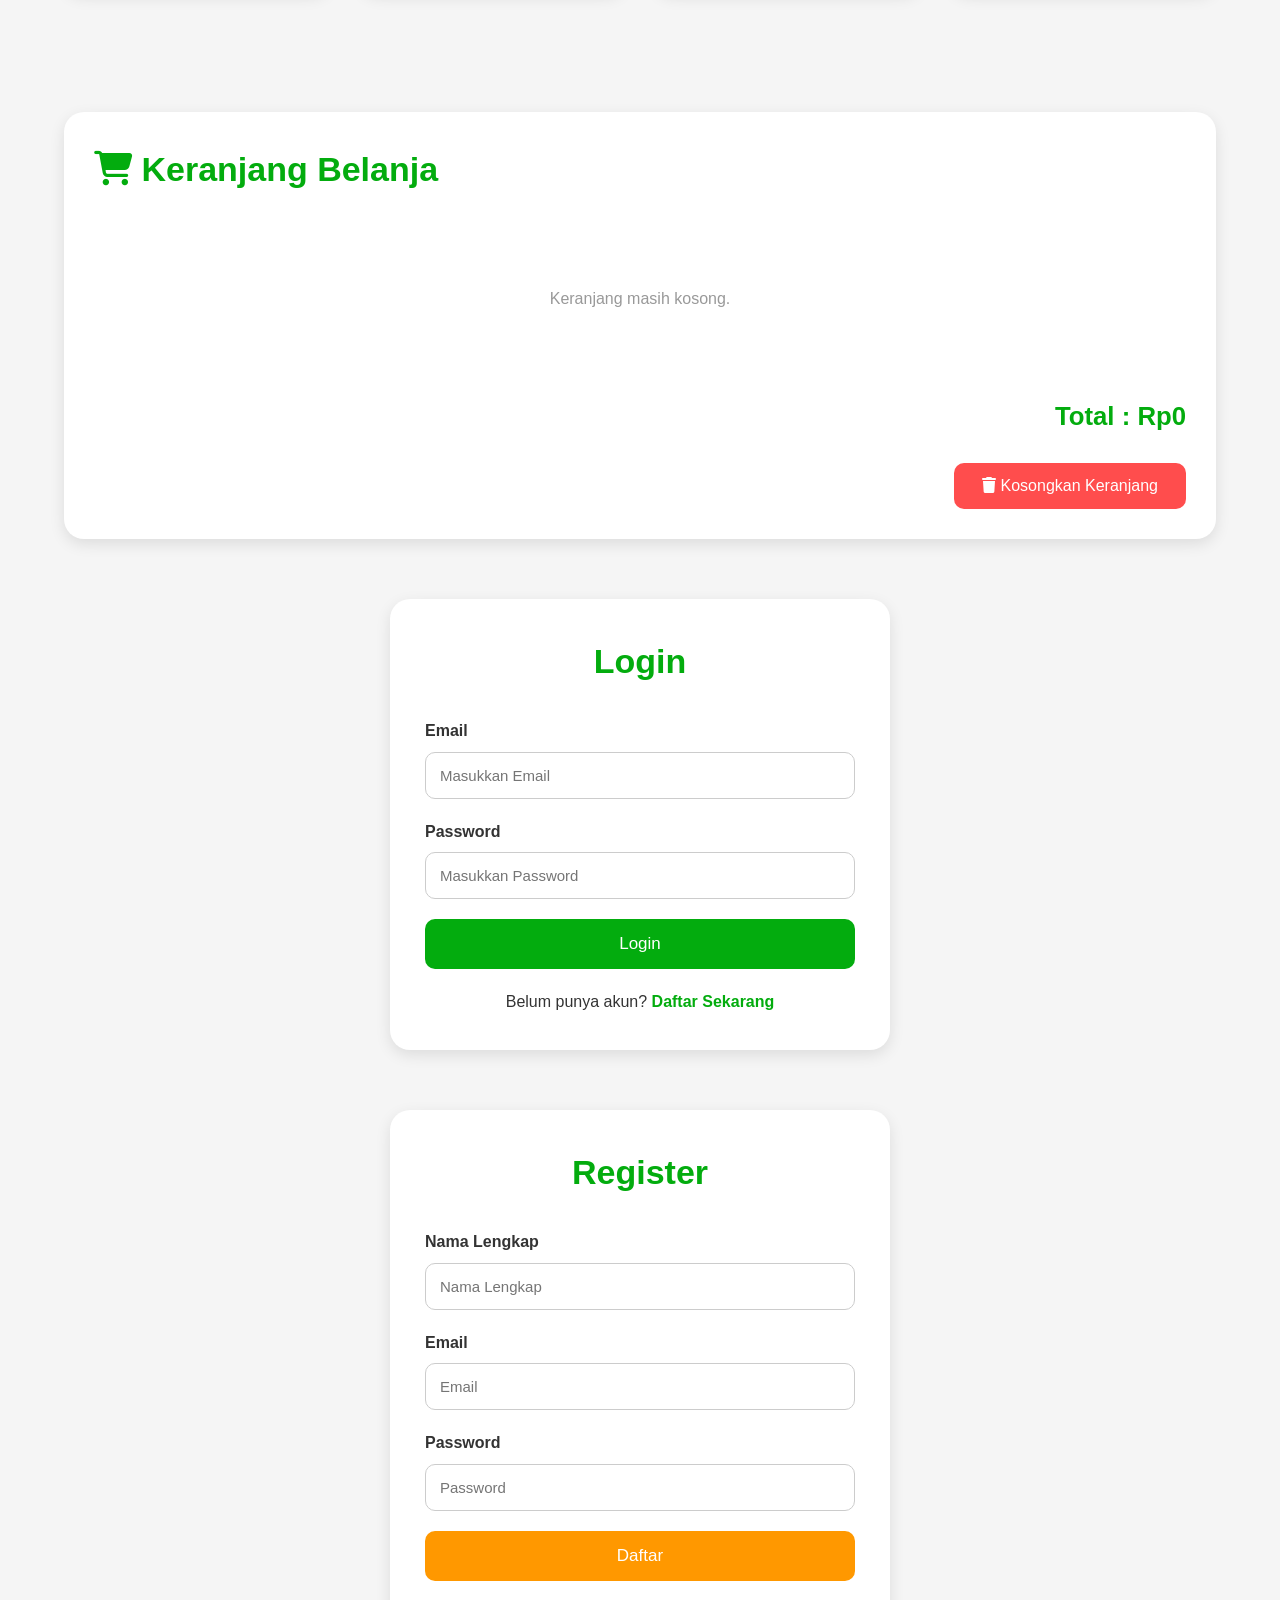
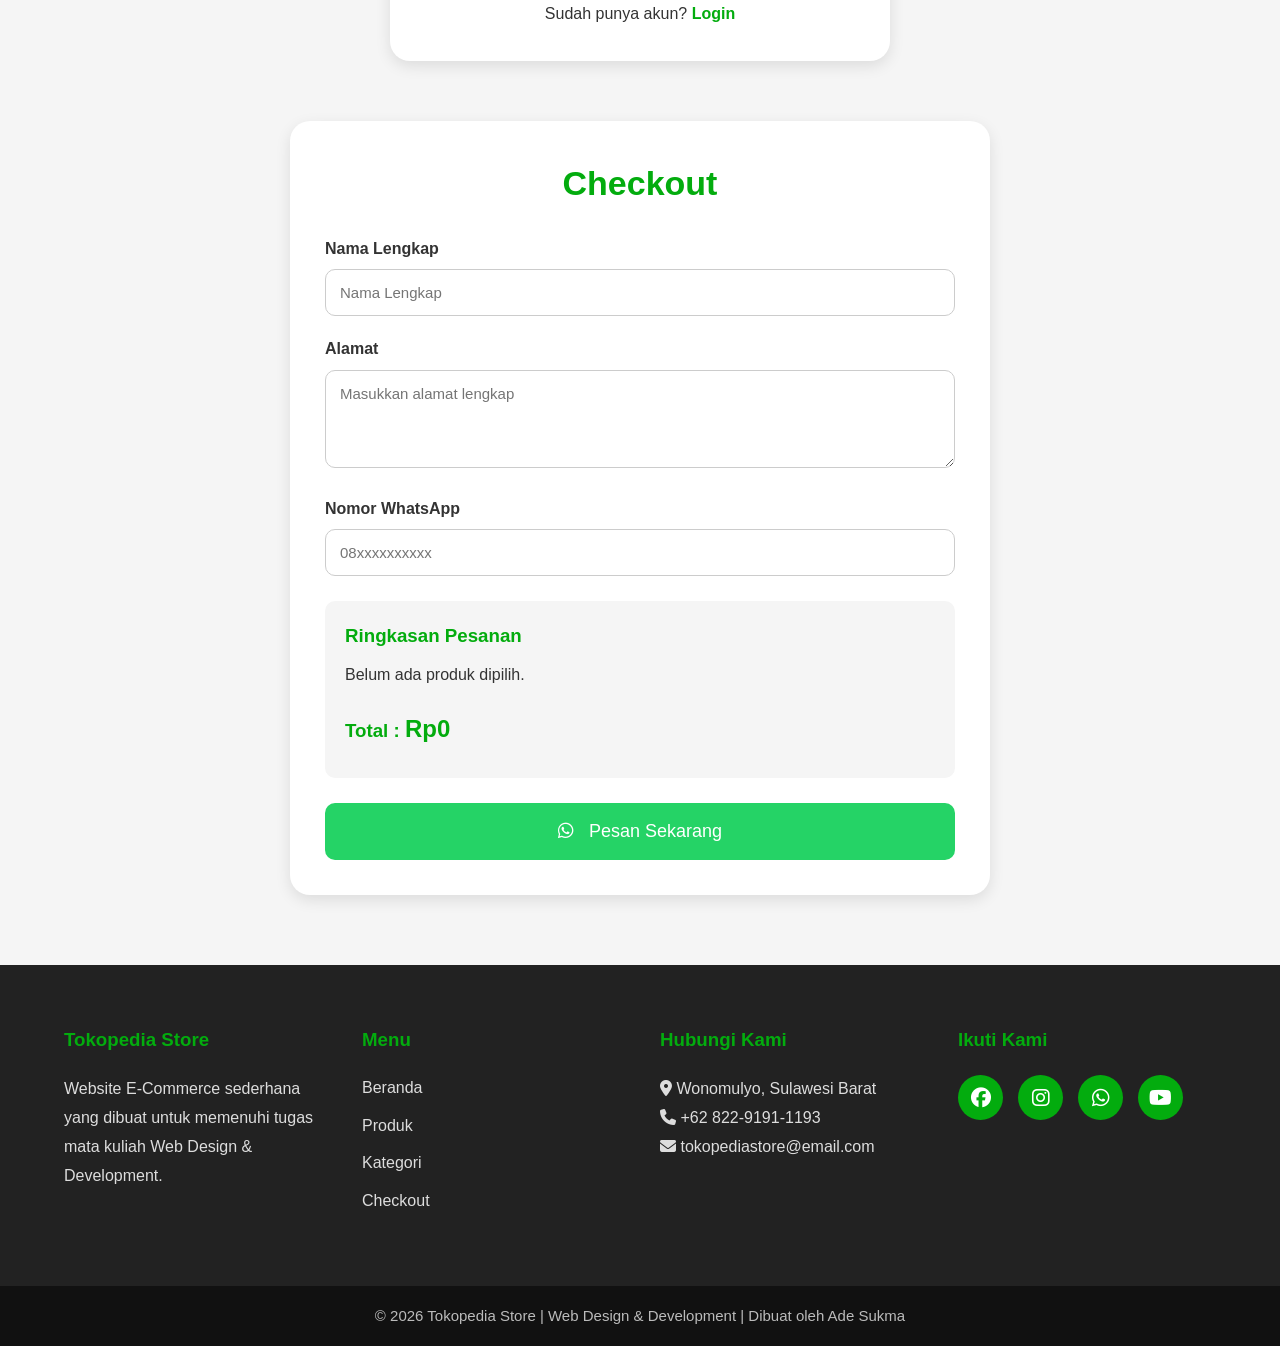
==== commit 4998a08b: "Update index.html" ====
--- a/index.html
+++ b/index.html
@@ -745,7 +745,7 @@
 
                 <i class="fa-solid fa-location-dot"></i>
 
-                Majene, Sulawesi Barat
+                Wonomulyo, Sulawesi Barat
 
             </p>
 
--- a/style.css
+++ b/style.css
@@ -1,196 +1,1669 @@
-/* Pencarian dan Keranjang */
-.fitur{
-    width:90%;
-    margin:20px auto;
-    display:flex;
-    justify-content:space-between;
-    align-items:center;
-    flex-wrap:wrap;
-}
-
-.fitur input{
-    width:300px;
-    padding:10px;
-    border:1px solid #ccc;
-    border-radius:5px;
-}
-
-.fitur h3{
-    color:#03ac0e;
-}
-
-/* Form Login, Register, Checkout */
-.form-section{
-    width:90%;
-    margin:30px auto;
-    background:white;
-    padding:20px;
-    border-radius:10px;
-    box-shadow:0 2px 10px rgba(0,0,0,0.1);
-}
-
-.form-section h2{
-    margin-bottom:15px;
-    color:#03ac0e;
-}
-
-.form-section input{
-    width:100%;
-    padding:10px;
-    margin-bottom:10px;
-    border:1px solid #ccc;
-    border-radius:5px;
-}
-
-.form-section button{
-    background:#03ac0e;
-    color:white;
-    border:none;
-    padding:10px 20px;
-    border-radius:5px;
-    cursor:pointer;
-}
-
-.form-section button:hover{
-    background:#028a0b;
-}
-
-/* Reset */
 *{
     margin:0;
     padding:0;
     box-sizing:border-box;
-    font-family:Arial, sans-serif;
+    font-family:"Segoe UI",Tahoma,Geneva,Verdana,sans-serif;
+}
+
+html{
+    scroll-behavior:smooth;
 }
 
 body{
     background:#f5f5f5;
-}
-
-/* Header */
+    color:#333;
+    line-height:1.6;
+    overflow-x:hidden;
+}
+
+/* =======================
+   VARIABEL WARNA
+======================= */
+
+:root{
+
+    --green:#03ac0e;
+    --green-dark:#02960b;
+    --orange:#ff6f00;
+    --white:#ffffff;
+    --black:#222;
+    --gray:#666;
+    --light:#f5f5f5;
+    --border:#dddddd;
+    --shadow:0 5px 15px rgba(0,0,0,.10);
+
+}
+
+/* =======================
+   LINK
+======================= */
+
+a{
+    text-decoration:none;
+    color:inherit;
+}
+
+ul{
+    list-style:none;
+}
+
+img{
+    max-width:100%;
+    display:block;
+}
+
+/* =======================
+   HEADER
+======================= */
+
 header{
+
+    position:sticky;
+
+    top:0;
+
+    left:0;
+
+    width:100%;
+
+    background:var(--white);
+
+    box-shadow:var(--shadow);
+
+    padding:15px 8%;
+
+    display:flex;
+
+    justify-content:space-between;
+
+    align-items:center;
+
+    z-index:1000;
+
+}
+
+/* =======================
+   LOGO
+======================= */
+
+.logo{
+
+    display:flex;
+
+    align-items:center;
+
+    gap:10px;
+
+}
+
+.logo i{
+
+    color:var(--green);
+
+    font-size:30px;
+
+}
+
+.logo h2{
+
+    color:var(--green);
+
+    font-size:26px;
+
+    font-weight:700;
+
+}
+
+/* =======================
+   NAVBAR
+======================= */
+
+nav{
+
+    display:flex;
+
+    align-items:center;
+
+    gap:30px;
+
+}
+
+nav a{
+
+    color:#444;
+
+    font-weight:600;
+
+    transition:.3s;
+
+    position:relative;
+
+}
+
+nav a:hover{
+
+    color:var(--green);
+
+}
+
+nav a::after{
+
+    content:"";
+
+    position:absolute;
+
+    left:0;
+
+    bottom:-6px;
+
+    width:0;
+
+    height:2px;
+
+    background:var(--green);
+
+    transition:.3s;
+
+}
+
+nav a:hover::after{
+
+    width:100%;
+
+}
+
+/* =======================
+   MENU KANAN
+======================= */
+
+.menu-kanan{
+
+    display:flex;
+
+    align-items:center;
+
+    gap:15px;
+
+}
+
+.menu-kanan button{
+
+    padding:10px 22px;
+
+    border:none;
+
+    border-radius:8px;
+
+    background:var(--green);
+
+    color:white;
+
+    cursor:pointer;
+
+    font-size:15px;
+
+    transition:.3s;
+
+}
+
+.menu-kanan button:hover{
+
+    background:var(--green-dark);
+
+    transform:translateY(-2px);
+
+}
+
+/* =======================
+   ICON KERANJANG
+======================= */
+
+.cart-icon{
+
+    position:relative;
+
+    cursor:pointer;
+
+}
+
+.cart-icon i{
+
+    font-size:28px;
+
+    color:var(--green);
+
+}
+
+.cart-icon span{
+
+    position:absolute;
+
+    top:-10px;
+
+    right:-12px;
+
+    width:22px;
+
+    height:22px;
+
+    border-radius:50%;
+
+    background:red;
+
+    color:white;
+
+    display:flex;
+
+    justify-content:center;
+
+    align-items:center;
+
+    font-size:12px;
+
+    font-weight:bold;
+
+}
+
+/* =======================
+   HERO
+======================= */
+
+.hero{
+
+    width:100%;
+
+    min-height:500px;
+
+    display:flex;
+
+    justify-content:center;
+
+    align-items:center;
+
+    text-align:center;
+
+    color:white;
+
+    background: linear-gradient(135deg,#03ac0e,#02960b);
+    background-size:cover;
+
+    background-position:center;
+
+    padding:40px;
+
+}
+
+.hero-text{
+
+    max-width:700px;
+
+}
+
+.hero h1{
+
+    font-size:52px;
+
+    margin-bottom:20px;
+
+    font-weight:700;
+
+}
+
+.hero p{
+
+    font-size:20px;
+
+    margin-bottom:35px;
+
+}
+
+.hero button{
+
+    padding:16px 40px;
+
+    border:none;
+
+    border-radius:50px;
+
+    background:white;
+
+    color:var(--green);
+
+    font-size:18px;
+
+    font-weight:bold;
+
+    cursor:pointer;
+
+    transition:.3s;
+
+}
+
+.hero button:hover{
+
+    background:#eeeeee;
+
+    transform:translateY(-4px);
+
+    box-shadow:var(--shadow);
+
+}
+
+/* =======================
+   SECTION TITLE
+======================= */
+
+section h2{
+
+    text-align:center;
+
+    font-size:34px;
+
+    margin-bottom:35px;
+
+    color:var(--green);
+
+    font-weight:700;
+
+}
+
+/* =======================
+   SEARCH BOX
+======================= */
+
+.search-box{
+
+    width:90%;
+
+    margin:40px auto;
+
+    display:flex;
+
+    justify-content:center;
+
+    align-items:center;
+
+}
+
+.search-box input{
+
+    width:100%;
+
+    max-width:700px;
+
+    padding:16px 20px;
+
+    border:2px solid var(--green);
+
+    border-radius:50px;
+
+    outline:none;
+
+    font-size:17px;
+
+    transition:.3s;
+
+    background:white;
+
+}
+
+.search-box input:focus{
+
+    box-shadow:0 0 10px rgba(3,172,14,.30);
+
+}
+
+/* =======================
+   KATEGORI
+======================= */
+
+.kategori{
+
+    width:90%;
+
+    margin:auto;
+
+    padding:20px 0 50px;
+
+}
+
+.kategori-list{
+
+    display:grid;
+
+    grid-template-columns:repeat(auto-fit,minmax(180px,1fr));
+
+    gap:20px;
+
+}
+
+.kategori-item{
+
+    background:white;
+
+    padding:30px;
+
+    border-radius:15px;
+
+    text-align:center;
+
+    cursor:pointer;
+
+    transition:.35s;
+
+    box-shadow:var(--shadow);
+
+}
+
+.kategori-item:hover{
+
+    transform:translateY(-8px);
+
+    background:var(--green);
+
+    color:white;
+
+}
+
+.kategori-item i{
+
+    font-size:45px;
+
+    margin-bottom:15px;
+
+    color:var(--green);
+
+    transition:.35s;
+
+}
+
+.kategori-item:hover i{
+
+    color:white;
+
+}
+
+.kategori-item p{
+
+    font-size:18px;
+
+    font-weight:bold;
+
+}
+
+/* =======================
+   PRODUK
+======================= */
+
+.produk{
+
+    width:90%;
+
+    margin:auto;
+
+    padding:20px 0 70px;
+
+}
+
+.produk-grid{
+
+    display:grid;
+
+    grid-template-columns:repeat(auto-fit,minmax(250px,1fr));
+
+    gap:30px;
+
+}
+
+/* =======================
+   CARD PRODUK
+======================= */
+
+.card{
+
+    background:white;
+
+    border-radius:18px;
+
+    overflow:hidden;
+
+    box-shadow:var(--shadow);
+
+    transition:.35s;
+
+    position:relative;
+
+}
+
+.card:hover{
+
+    transform:translateY(-10px);
+
+}
+
+.card img{
+
+    width:100%;
+
+    height:230px;
+
+    object-fit:cover;
+
+}
+
+.card h3{
+
+    padding:20px 20px 10px;
+
+    font-size:20px;
+
+    color:#333;
+
+}
+
+.card .harga{
+
+    padding:10px 20px;
+
+    color:var(--green);
+
+    font-size:25px;
+
+    font-weight:bold;
+
+}
+
+/* =======================
+   RATING
+======================= */
+
+.rating{
+
+    padding:0 20px;
+
+    color:#ffc107;
+
+    font-size:18px;
+
+    letter-spacing:2px;
+
+}
+
+/* =======================
+   TOMBOL PRODUK
+======================= */
+
+.card button{
+
+    width:calc(100% - 40px);
+
+    margin:20px;
+
+    padding:14px;
+
+    border:none;
+
+    border-radius:10px;
+
+    background:var(--green);
+
+    color:white;
+
+    font-size:16px;
+
+    font-weight:bold;
+
+    cursor:pointer;
+
+    transition:.3s;
+
+}
+
+.card button:hover{
+
+    background:var(--green-dark);
+
+    transform:scale(1.03);
+
+}
+
+.card button i{
+
+    margin-right:8px;
+
+}
+
+/* =======================
+   LABEL DISKON
+======================= */
+
+.card::before{
+
+    content:"HOT";
+
+    position:absolute;
+
+    top:15px;
+
+    left:15px;
+
+    background:#ff3d00;
+
+    color:white;
+
+    padding:6px 12px;
+
+    border-radius:20px;
+
+    font-size:12px;
+
+    font-weight:bold;
+
+}
+
+/* =======================
+   EFEK GAMBAR
+======================= */
+
+.card img{
+
+    transition:.4s;
+
+}
+
+.card:hover img{
+
+    transform:scale(1.05);
+
+}
+
+/* =======================
+   RESPONSIVE PRODUK
+======================= */
+
+@media(max-width:768px){
+
+    .produk-grid{
+
+        grid-template-columns:1fr;
+
+    }
+
+    .kategori-list{
+
+        grid-template-columns:repeat(2,1fr);
+
+    }
+
+    .hero h1{
+
+        font-size:36px;
+
+    }
+
+    .hero p{
+
+        font-size:17px;
+
+    }
+
+}
+
+/* ===========================
+   KERANJANG BELANJA
+=========================== */
+
+.cart-section{
+
+    width:90%;
+    margin:50px auto;
+    background:#fff;
+    padding:30px;
+    border-radius:20px;
+    box-shadow:var(--shadow);
+
+}
+
+.cart-header{
+
+    display:flex;
+    justify-content:space-between;
+    align-items:center;
+    margin-bottom:25px;
+
+}
+
+.cart-header h2{
+
+    color:var(--green);
+
+}
+
+.cart-list{
+
+    min-height:120px;
+
+}
+
+.cart-item{
+
+    display:flex;
+    justify-content:space-between;
+    align-items:center;
+    padding:15px;
+    margin-bottom:15px;
+    border:1px solid #ddd;
+    border-radius:10px;
+    transition:.3s;
+
+}
+
+.cart-item:hover{
+
+    background:#f8f8f8;
+
+}
+
+.cart-info{
+
+    display:flex;
+    flex-direction:column;
+
+}
+
+.cart-info h4{
+
+    font-size:18px;
+    margin-bottom:5px;
+
+}
+
+.cart-info p{
+
+    color:var(--green);
+    font-weight:bold;
+
+}
+
+.cart-item button{
+
+    background:#ff4d4d;
+    color:white;
+    border:none;
+    padding:10px 15px;
+    border-radius:8px;
+    cursor:pointer;
+    transition:.3s;
+
+}
+
+.cart-item button:hover{
+
+    background:#d63031;
+
+}
+
+.empty-cart{
+
+    text-align:center;
+    color:#999;
+    padding:30px;
+
+}
+
+/* ===========================
+   TOTAL HARGA
+=========================== */
+
+.cart-total{
+
+    margin-top:20px;
+    text-align:right;
+    font-size:22px;
+    font-weight:bold;
+    color:var(--green);
+
+}
+
+/* ===========================
+   TOMBOL KERANJANG
+=========================== */
+
+.cart-button{
+
+    margin-top:25px;
+    display:flex;
+    justify-content:flex-end;
+
+}
+
+.cart-button button{
+
+    background:#ff4d4d;
+    color:white;
+    padding:14px 28px;
+    border:none;
+    border-radius:10px;
+    cursor:pointer;
+    font-size:16px;
+    transition:.3s;
+
+}
+
+.cart-button button:hover{
+
+    background:#c0392b;
+
+}
+
+/* ===========================
+   FORM
+=========================== */
+
+.form-section{
+
+    width:90%;
+    margin:60px auto;
+
+}
+
+.form-card{
+
+    max-width:500px;
+    margin:auto;
+    background:white;
+    padding:35px;
+    border-radius:20px;
+    box-shadow:var(--shadow);
+
+}
+
+.form-card h2{
+
+    text-align:center;
+    color:var(--green);
+    margin-bottom:30px;
+
+}
+
+.input-group{
+
+    margin-bottom:20px;
+
+}
+
+.input-group label{
+
+    display:block;
+    margin-bottom:8px;
+    font-weight:600;
+
+}
+
+.input-group input,
+.input-group textarea{
+
+    width:100%;
+    padding:14px;
+    border:1px solid #ccc;
+    border-radius:10px;
+    outline:none;
+    transition:.3s;
+    font-size:15px;
+
+}
+
+.input-group input:focus,
+.input-group textarea:focus{
+
+    border-color:var(--green);
+    box-shadow:0 0 8px rgba(3,172,14,.2);
+
+}
+
+/* ===========================
+   BUTTON LOGIN
+=========================== */
+
+.btn-login{
+
+    width:100%;
+    background:var(--green);
+    color:white;
+    padding:15px;
+    border:none;
+    border-radius:10px;
+    cursor:pointer;
+    font-size:17px;
+    transition:.3s;
+
+}
+
+.btn-login:hover{
+
+    background:var(--green-dark);
+
+}
+
+/* ===========================
+   BUTTON REGISTER
+=========================== */
+
+.btn-register{
+
+    width:100%;
+    background:#ff9800;
+    color:white;
+    padding:15px;
+    border:none;
+    border-radius:10px;
+    cursor:pointer;
+    font-size:17px;
+    transition:.3s;
+
+}
+
+.btn-register:hover{
+
+    background:#e68900;
+
+}
+
+/* ===========================
+   CHECKOUT
+=========================== */
+
+.checkout-section{
+
+    width:90%;
+    margin:60px auto;
+
+}
+
+.checkout-card{
+
+    max-width:700px;
+    margin:auto;
+    background:white;
+    padding:35px;
+    border-radius:20px;
+    box-shadow:var(--shadow);
+
+}
+
+.checkout-card h2{
+
+    text-align:center;
+    color:var(--green);
+    margin-bottom:25px;
+
+}
+
+.checkout-ringkasan{
+
+    margin-top:25px;
+    background:#f5f5f5;
+    padding:20px;
+    border-radius:10px;
+
+}
+
+.checkout-ringkasan h3{
+
+    margin-bottom:10px;
+    color:var(--green);
+
+}
+
+#checkoutProduk{
+
+    margin-bottom:20px;
+    line-height:1.8;
+
+}
+
+#checkoutTotal{
+
+    color:var(--green);
+    font-size:24px;
+    font-weight:bold;
+
+}
+
+/* ===========================
+   BUTTON CHECKOUT
+=========================== */
+
+.btn-checkout{
+
+    width:100%;
+    margin-top:25px;
+    background:#25D366;
+    color:white;
+    padding:18px;
+    border:none;
+    border-radius:10px;
+    cursor:pointer;
+    font-size:18px;
+    transition:.3s;
+
+}
+
+.btn-checkout:hover{
+
+    background:#1ebe5d;
+
+}
+
+.btn-checkout i{
+
+    margin-right:10px;
+
+}
+
+/* ===========================
+   LINK LOGIN REGISTER
+=========================== */
+
+.form-card p{
+
+    margin-top:20px;
+    text-align:center;
+
+}
+
+.form-card a{
+
+    color:var(--green);
+    font-weight:bold;
+
+}
+
+.form-card a:hover{
+
+    text-decoration:underline;
+
+}
+
+/* ===========================
+   RESPONSIVE
+=========================== */
+
+@media(max-width:768px){
+
+    .cart-item{
+
+        flex-direction:column;
+        align-items:flex-start;
+        gap:15px;
+
+    }
+
+    .cart-button{
+
+        justify-content:center;
+
+    }
+
+    .checkout-card,
+    .form-card{
+
+        padding:25px;
+
+    }
+
+}
+
+/* ===========================
+   TOAST NOTIFICATION
+=========================== */
+
+.toast{
+
+    position:fixed;
+    top:25px;
+    right:25px;
+
     background:#03ac0e;
     color:white;
-    padding:15px;
+
+    padding:15px 25px;
+
+    border-radius:10px;
+
+    box-shadow:0 8px 20px rgba(0,0,0,.20);
+
+    font-weight:bold;
+
+    opacity:0;
+    visibility:hidden;
+
+    transform:translateX(100px);
+
+    transition:.4s;
+
+    z-index:9999;
+
+}
+
+.toast.show{
+
+    opacity:1;
+    visibility:visible;
+
+    transform:translateX(0);
+
+}
+
+/* ===========================
+   MODAL
+=========================== */
+
+.modal{
+
+    display:none;
+
+    position:fixed;
+
+    top:0;
+    left:0;
+
+    width:100%;
+    height:100%;
+
+    background:rgba(0,0,0,.45);
+
+    justify-content:center;
+    align-items:center;
+
+    z-index:9998;
+
+}
+
+.modal-content{
+
+    width:90%;
+    max-width:500px;
+
+    background:white;
+
+    border-radius:20px;
+
+    padding:30px;
+
+    position:relative;
+
+    animation:popup .35s ease;
+
+}
+
+@keyframes popup{
+
+    from{
+
+        transform:scale(.8);
+        opacity:0;
+
+    }
+
+    to{
+
+        transform:scale(1);
+        opacity:1;
+
+    }
+
+}
+
+.close{
+
+    position:absolute;
+
+    top:15px;
+    right:20px;
+
+    font-size:28px;
+
+    cursor:pointer;
+
+    color:#999;
+
+}
+
+.close:hover{
+
+    color:red;
+
+}
+
+.profile-header{
+
     text-align:center;
-}
-
-nav{
+
+    margin-bottom:25px;
+
+}
+
+.profile-header i{
+
+    font-size:70px;
+
+    color:#03ac0e;
+
+    margin-bottom:15px;
+
+}
+
+.profile-body{
+
+    line-height:2;
+
+}
+
+.profile-footer{
+
+    margin-top:25px;
+
+    text-align:center;
+
+}
+
+.profile-footer button{
+
+    background:#ff4d4d;
+
+    color:white;
+
+    border:none;
+
+    padding:14px 28px;
+
+    border-radius:10px;
+
+    cursor:pointer;
+
+    transition:.3s;
+
+}
+
+.profile-footer button:hover{
+
+    background:#d63031;
+
+}
+
+/* ===========================
+   LOADING
+=========================== */
+
+.loading{
+
+    position:fixed;
+
+    top:0;
+    left:0;
+
+    width:100%;
+    height:100%;
+
     background:white;
-    padding:15px;
+
+    display:none;
+
+    justify-content:center;
+    align-items:center;
+    flex-direction:column;
+
+    z-index:99999;
+
+}
+
+.loader{
+
+    width:60px;
+    height:60px;
+
+    border:6px solid #eee;
+
+    border-top:6px solid #03ac0e;
+
+    border-radius:50%;
+
+    animation:spin 1s linear infinite;
+
+    margin-bottom:20px;
+
+}
+
+@keyframes spin{
+
+    100%{
+
+        transform:rotate(360deg);
+
+    }
+
+}
+
+/* ===========================
+   BACK TO TOP
+=========================== */
+
+#btnTop{
+
+    position:fixed;
+
+    bottom:30px;
+    right:30px;
+
+    width:55px;
+    height:55px;
+
+    border:none;
+
+    border-radius:50%;
+
+    background:#03ac0e;
+
+    color:white;
+
+    font-size:20px;
+
+    cursor:pointer;
+
+    display:none;
+
+    box-shadow:0 8px 15px rgba(0,0,0,.25);
+
+    transition:.3s;
+
+    z-index:999;
+
+}
+
+#btnTop:hover{
+
+    background:#02960b;
+
+    transform:translateY(-5px);
+
+}
+
+/* ===========================
+   FOOTER
+=========================== */
+
+footer{
+
+    background:#222;
+
+    color:white;
+
+    margin-top:70px;
+
+}
+
+.footer-container{
+
+    width:90%;
+
+    margin:auto;
+
+    display:grid;
+
+    grid-template-columns:repeat(auto-fit,minmax(250px,1fr));
+
+    gap:40px;
+
+    padding:60px 0;
+
+}
+
+.footer-box h3{
+
+    color:#03ac0e;
+
+    margin-bottom:20px;
+
+}
+
+.footer-box p{
+
+    line-height:1.8;
+
+    color:#ddd;
+
+}
+
+.footer-box ul li{
+
+    margin:12px 0;
+
+}
+
+.footer-box ul li a{
+
+    color:#ddd;
+
+    transition:.3s;
+
+}
+
+.footer-box ul li a:hover{
+
+    color:#03ac0e;
+
+}
+
+.social{
+
+    display:flex;
+
+    gap:15px;
+
+    margin-top:15px;
+
+}
+
+.social a{
+
+    width:45px;
+
+    height:45px;
+
+    border-radius:50%;
+
+    background:#03ac0e;
+
+    display:flex;
+
+    justify-content:center;
+
+    align-items:center;
+
+    color:white;
+
+    font-size:20px;
+
+    transition:.3s;
+
+}
+
+.social a:hover{
+
+    transform:translateY(-6px);
+
+    background:#02960b;
+
+}
+
+.copyright{
+
     text-align:center;
-    box-shadow:0 2px 5px rgba(0,0,0,0.1);
-}
-
-nav a{
-    text-decoration:none;
-    color:#333;
-    margin:0 15px;
-    font-weight:bold;
-}
-
-nav a:hover{
-    color:#03ac0e;
-}
-
-/* Banner */
-.banner{
-    background:#03ac0e;
-    color:white;
-    text-align:center;
-    padding:50px 20px;
-}
-
-.banner h2{
-    margin-bottom:10px;
-}
-
-/* Produk */
-.container{
-    width:90%;
-    margin:auto;
-    padding:30px 0;
-}
-
-.produk{
-    display:grid;
-    grid-template-columns:repeat(auto-fit,minmax(220px,1fr));
-    gap:20px;
-}
-
-.card{
-    background:white;
-    border-radius:10px;
-    overflow:hidden;
-    box-shadow:0 2px 10px rgba(0,0,0,0.1);
-    transition:0.3s;
-}
-
-.card:hover{
-    transform:translateY(-5px);
-}
-
-.card img{
-    width:100%;
-    height:200px;
-    object-fit:cover;
-}
-
-.card-body{
-    padding:15px;
-}
-
-.card-body h3{
-    font-size:18px;
-    margin-bottom:10px;
-}
-
-.harga{
-    color:#03ac0e;
-    font-size:20px;
-    font-weight:bold;
-    margin-bottom:10px;
-}
-
-.btn{
-    display:block;
-    width:100%;
-    padding:10px;
-    background:#03ac0e;
-    color:white;
-    border:none;
-    border-radius:5px;
-    cursor:pointer;
-    transition:0.3s;
-}
-
-.btn:hover{
-    background:#028a0b;
-}
-
-/* Footer */
-footer{
-    background:#333;
-    color:white;
-    text-align:center;
-    padding:15px;
-    margin-top:30px;
-}
-
-/* Responsive */
+
+    background:#111;
+
+    padding:18px;
+
+    font-size:15px;
+
+    color:#bbb;
+
+}
+
+/* ===========================
+   ANIMASI SECTION
+=========================== */
+
+section{
+
+    animation:fadeUp .8s ease;
+
+}
+
+@keyframes fadeUp{
+
+    from{
+
+        opacity:0;
+
+        transform:translateY(40px);
+
+    }
+
+    to{
+
+        opacity:1;
+
+        transform:translateY(0);
+
+    }
+
+}
+
+/* ===========================
+   RESPONSIVE TABLET
+=========================== */
+
+@media(max-width:992px){
+
+    header{
+
+        flex-direction:column;
+
+        gap:20px;
+
+        padding:20px;
+
+    }
+
+    nav{
+
+        flex-wrap:wrap;
+
+        justify-content:center;
+
+    }
+
+    .hero h1{
+
+        font-size:40px;
+
+    }
+
+    .hero p{
+
+        font-size:18px;
+
+    }
+
+}
+
+/* ===========================
+   RESPONSIVE HP
+=========================== */
+
 @media(max-width:768px){
 
-    .fitur{
+    .menu-kanan{
+
         flex-direction:column;
-        gap:15px;
-    }
-
-    .fitur input{
+
+        gap:12px;
+
+    }
+
+    .hero{
+
+        min-height:380px;
+
+        padding:20px;
+
+    }
+
+    .hero h1{
+
+        font-size:32px;
+
+    }
+
+    .hero p{
+
+        font-size:16px;
+
+    }
+
+    .footer-container{
+
+        grid-template-columns:1fr;
+
+        text-align:center;
+
+    }
+
+    .social{
+
+        justify-content:center;
+
+    }
+
+    #btnTop{
+
+        bottom:20px;
+        right:20px;
+
+    }
+
+}
+
+/* ===========================
+   RESPONSIVE MOBILE KECIL
+=========================== */
+
+@media(max-width:480px){
+
+    .hero h1{
+
+        font-size:26px;
+
+    }
+
+    .hero button{
+
         width:100%;
-    }
-
-    nav a{
-        display:block;
-        margin:10px 0;
-    }
-}+
+    }
+
+    .menu-kanan button{
+
+        width:100%;
+
+    }
+
+    .search-box input{
+
+        font-size:15px;
+
+    }
+
+}
